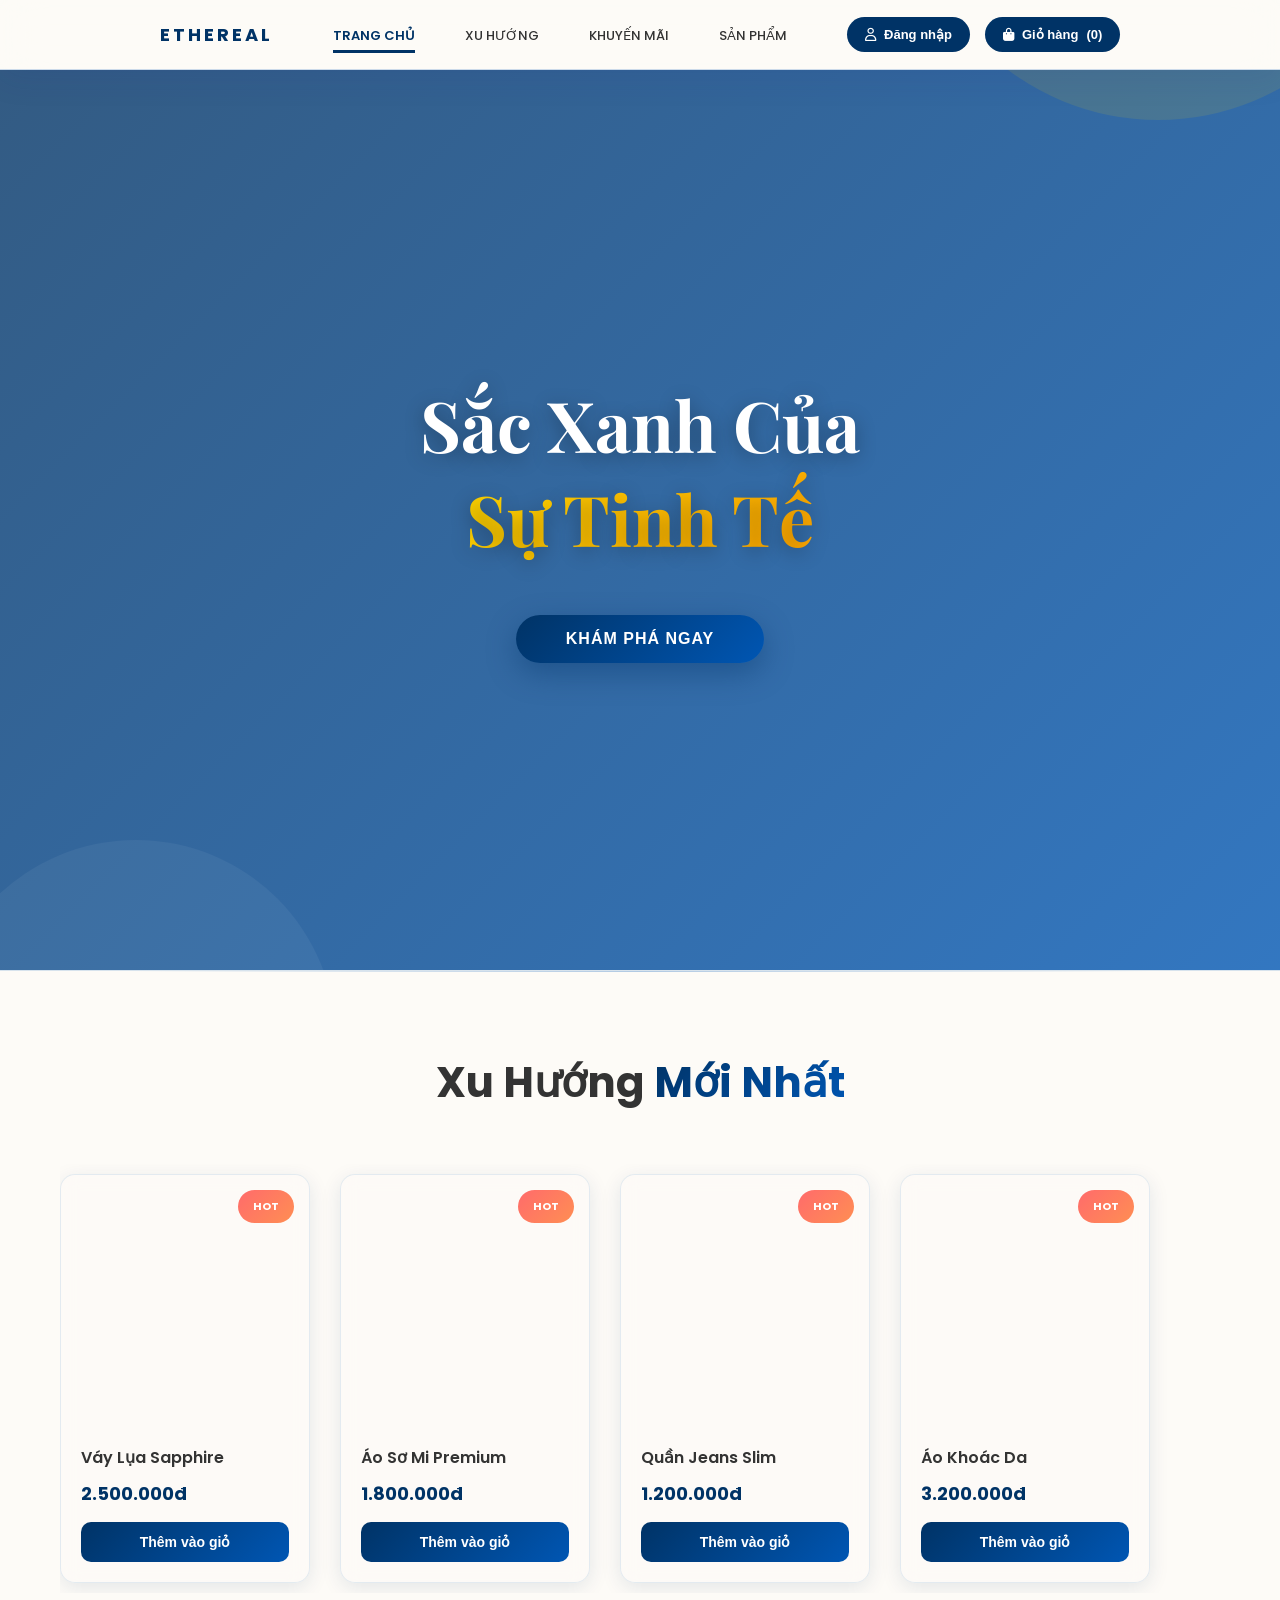
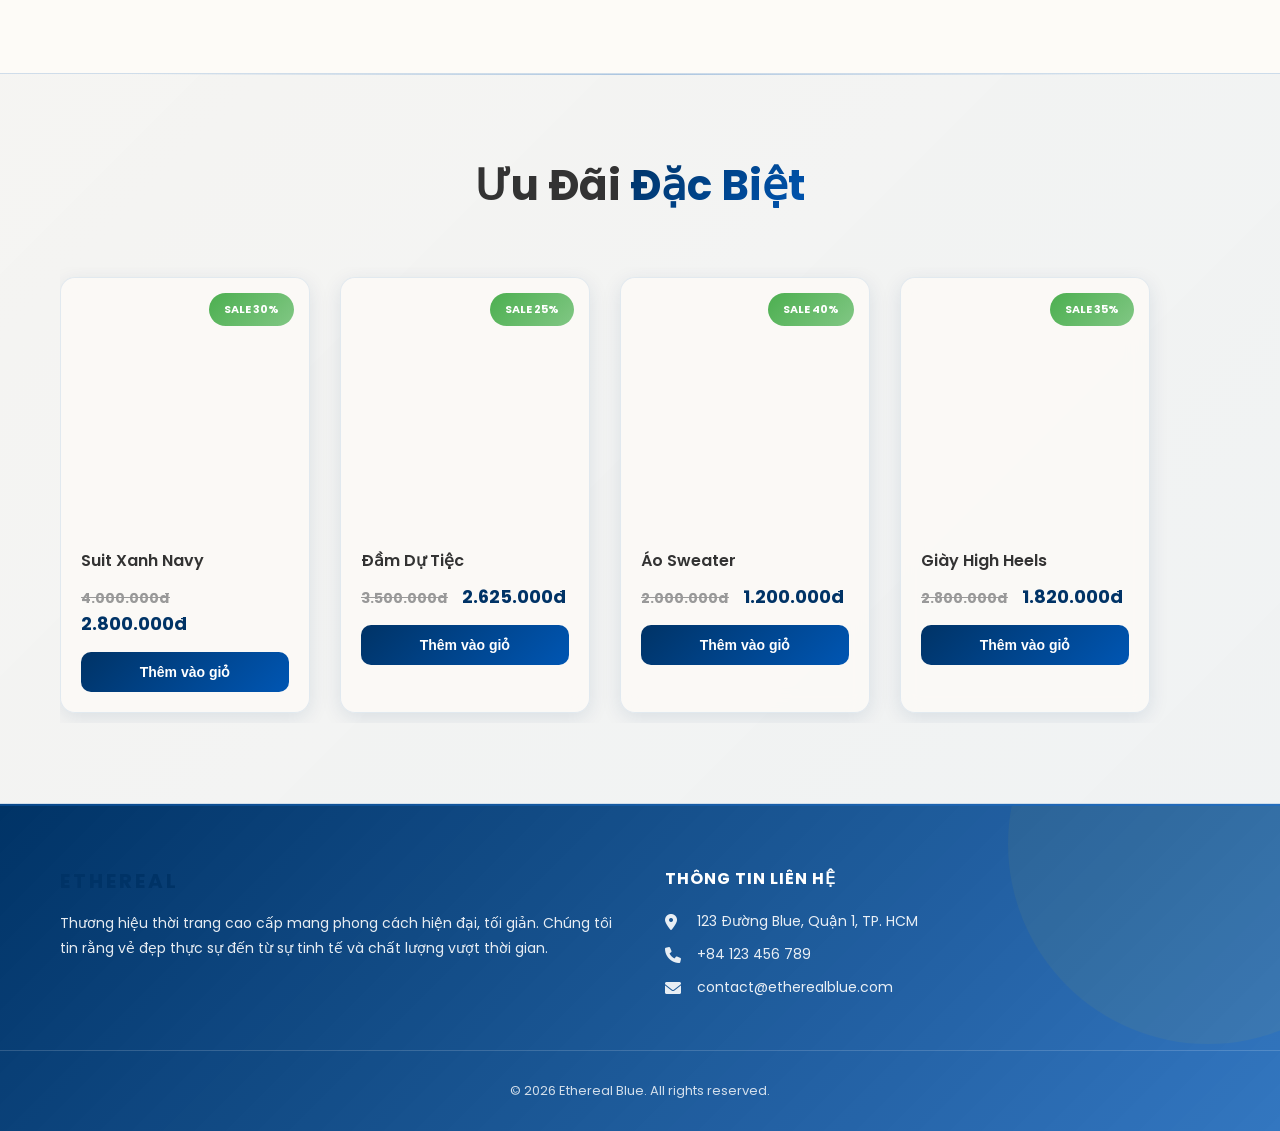
==== index.html @ 1dd3f077 "feat: new home page" ====
<!DOCTYPE html>
<html lang="vi">

<head>
    <meta charset="UTF-8">
    <meta name="viewport" content="width=device-width, initial-scale=1.0">
    <title>Ethereal Blue | Luxury Style</title>
    <link rel="stylesheet" href="./assets/css/style.css">
    <link
        href="https://fonts.googleapis.com/css2?family=Playfair+Display:wght@700&family=Poppins:wght@300;400;600&display=swap"
        rel="stylesheet">
    <link rel="stylesheet" href="https://cdnjs.cloudflare.com/ajax/libs/font-awesome/6.0.0/css/all.min.css">
</head>

<body>

    <nav class="navbar">
        <div class="menu-mobile" id="mobile-toggle"><i class="fas fa-bars"></i></div>
        <div class="logo">ETHEREAL</div>
        <ul class="nav-links" id="nav-menu">
            <li><a href="#" class="nav-item active">Trang chủ</a></li>
            <li><a href="#hot-section" class="nav-item">Xu hướng</a></li>
            <li><a href="#sale-section" class="nav-item">Khuyến mãi</a></li>
            <li><a href="#">Sản phẩm</a></li>
        </ul>
        <div class="nav-icons">
            <button class="btn-login"><i class="far fa-user"></i> Đăng nhập</button>
            <button class="btn-cart"><i class="fas fa-shopping-bag"></i> Giỏ hàng <span id="cart-count">(0)</span></button>
        </div>
    </nav>

    <section class="hero">
        <div class="hero-content">
            <h1>Sắc Xanh Của <br><span>Sự Tinh Tế</span></h1>
            <button class="btn-shop">Khám phá ngay</button>
        </div>
    </section>

    <section class="collection section" id="hot-section">
        <div class="container">
            <h2 class="section-title">Xu Hướng <span>Mới Nhất</span></h2>
            <div class="grid">
                <div class="card glass-card">
                    <div class="badge hot">HOT</div>
                    <div class="img-placeholder"
                        style="background-image: url('https://images.unsplash.com/photo-1539109136881-3be0616acf4b?auto=format&fit=crop&w=500&q=80')">
                    </div>
                    <div class="card-content">
                        <h3 class="card-title">Váy Lụa Sapphire</h3>
                        <p class="card-price">2.500.000đ</p>
                        <button class="btn-add">Thêm vào giỏ</button>
                    </div>
                </div>
                <div class="card glass-card">
                    <div class="badge hot">HOT</div>
                    <div class="img-placeholder"
                        style="background-image: url('https://images.unsplash.com/photo-1550639524-056b47719371?auto=format&fit=crop&w=500&q=80')">
                    </div>
                    <div class="card-content">
                        <h3 class="card-title">Áo Sơ Mi Premium</h3>
                        <p class="card-price">1.800.000đ</p>
                        <button class="btn-add">Thêm vào giỏ</button>
                    </div>
                </div>
                <div class="card glass-card">
                    <div class="badge hot">HOT</div>
                    <div class="img-placeholder"
                        style="background-image: url('https://images.unsplash.com/photo-1591195853828-11db59a44f6b?auto=format&fit=crop&w=500&q=80')">
                    </div>
                    <div class="card-content">
                        <h3 class="card-title">Quần Jeans Slim</h3>
                        <p class="card-price">1.200.000đ</p>
                        <button class="btn-add">Thêm vào giỏ</button>
                    </div>
                </div>
                <div class="card glass-card">
                    <div class="badge hot">HOT</div>
                    <div class="img-placeholder"
                        style="background-image: url('https://images.unsplash.com/photo-1548690596-f003e0d91dae?auto=format&fit=crop&w=500&q=80')">
                    </div>
                    <div class="card-content">
                        <h3 class="card-title">Áo Khoác Da</h3>
                        <p class="card-price">3.200.000đ</p>
                        <button class="btn-add">Thêm vào giỏ</button>
                    </div>
                </div>
            </div>
        </div>
    </section>

    <section class="collection sale-bg section" id="sale-section">
        <div class="container">
            <h2 class="section-title">Ưu Đãi <span>Đặc Biệt</span></h2>
            <div class="grid">
                <div class="card glass-card">
                    <div class="badge sale">SALE 30%</div>
                    <div class="img-placeholder"
                        style="background-image: url('https://images.unsplash.com/photo-1490481651871-ab68de25d43d?auto=format&fit=crop&w=500&q=80')">
                    </div>
                    <div class="card-content">
                        <h3 class="card-title">Suit Xanh Navy</h3>
                        <p class="card-price"><span class="old-price">4.000.000đ</span> <span class="new-price">2.800.000đ</span></p>
                        <button class="btn-add">Thêm vào giỏ</button>
                    </div>
                </div>
                <div class="card glass-card">
                    <div class="badge sale">SALE 25%</div>
                    <div class="img-placeholder"
                        style="background-image: url('https://images.unsplash.com/photo-1495385794356-15371f348c44?auto=format&fit=crop&w=500&q=80')">
                    </div>
                    <div class="card-content">
                        <h3 class="card-title">Đầm Dự Tiệc</h3>
                        <p class="card-price"><span class="old-price">3.500.000đ</span> <span class="new-price">2.625.000đ</span></p>
                        <button class="btn-add">Thêm vào giỏ</button>
                    </div>
                </div>
                <div class="card glass-card">
                    <div class="badge sale">SALE 40%</div>
                    <div class="img-placeholder"
                        style="background-image: url('https://images.unsplash.com/photo-1552062407-291826ad9b86?auto=format&fit=crop&w=500&q=80')">
                    </div>
                    <div class="card-content">
                        <h3 class="card-title">Áo Sweater</h3>
                        <p class="card-price"><span class="old-price">2.000.000đ</span> <span class="new-price">1.200.000đ</span></p>
                        <button class="btn-add">Thêm vào giỏ</button>
                    </div>
                </div>
                <div class="card glass-card">
                    <div class="badge sale">SALE 35%</div>
                    <div class="img-placeholder"
                        style="background-image: url('https://images.unsplash.com/photo-1487215078519-e21cc028cb29?auto=format&fit=crop&w=500&q=80')">
                    </div>
                    <div class="card-content">
                        <h3 class="card-title">Giày High Heels</h3>
                        <p class="card-price"><span class="old-price">2.800.000đ</span> <span class="new-price">1.820.000đ</span></p>
                        <button class="btn-add">Thêm vào giỏ</button>
                    </div>
                </div>
            </div>
        </div>
    </section>

    <footer>
        <div class="footer-container">
            <div class="footer-about">
                <h3 class="logo">ETHEREAL</h3>
                <p>Thương hiệu thời trang cao cấp mang phong cách hiện đại, tối giản. Chúng tôi tin rằng vẻ đẹp thực sự
                    đến từ sự tinh tế và chất lượng vượt thời gian.</p>
            </div>
            <div class="footer-contact">
                <h4>Thông tin liên hệ</h4>
                <p><i class="fas fa-map-marker-alt"></i> 123 Đường Blue, Quận 1, TP. HCM</p>
                <p><i class="fas fa-phone"></i> +84 123 456 789</p>
                <p><i class="fas fa-envelope"></i> contact@etherealblue.com</p>
            </div>
        </div>
        <div class="footer-bottom">
            &copy; 2026 Ethereal Blue. All rights reserved.
        </div>
    </footer>

    <script src="./assets/js/main.js"></script>
</body>

</html>
---- assets/css/style.css ----
:root {
    --primary-blue: #003366;
    --accent-blue: #0056b3;
    --white-cream: #fdfbf7;
    --text-dark: #333333;
    --glass: rgba(0, 51, 102, 0.05);
}

html { scroll-behavior: smooth; }
* { margin: 0; padding: 0; box-sizing: border-box; }

body { 
    font-family: 'Poppins', sans-serif; 
    background: var(--white-cream); 
    color: var(--text-dark); 
    overflow-x: hidden;
}

/* ===== NAVBAR ===== */
.menu-mobile { display: none; color: var(--primary-blue); }

.navbar {
    position: fixed;
    top: 0; width: 100%;
    height: 70px;
    display: flex; 
    justify-content: center;
    align-items: center;
    padding: 0 3%;
    background: rgba(253, 251, 247, 0.7);
    backdrop-filter: blur(20px);
    z-index: 1000;
    border-bottom: 1px solid rgba(0,86,179,0.2);
    box-shadow: 0 8px 32px rgba(31, 38, 135, 0.1);
    animation: slideDown 0.5s ease-out;
}

@keyframes slideDown {
    from { transform: translateY(-100%); opacity: 0; }
    to { transform: translateY(0); opacity: 1; }
}

.logo { 
    color: var(--primary-blue); 
    font-weight: 700; 
    letter-spacing: 3px; 
    font-size: 18px;
    margin-right: 5%;
    animation: fadeInLeft 0.6s ease-out;
    white-space: nowrap;
}

@keyframes fadeInLeft {
    from { transform: translateX(-50px); opacity: 0; }
    to { transform: translateX(0); opacity: 1; }
}

.nav-links { 
    display: flex; 
    list-style: none; 
    gap: 50px;
}

.nav-links a { 
    text-decoration: none; 
    color: var(--text-dark); 
    font-size: 13px; 
    text-transform: uppercase; 
    transition: 0.3s;
    position: relative;
    font-weight: 500;
}

.nav-links a::after {
    content: '';
    position: absolute;
    bottom: -8px;
    left: 0;
    width: 0;
    height: 3px;
    background: var(--primary-blue);
    transition: width 0.3s ease;
}

.nav-links a:hover::after,
.nav-links a.active::after {
    width: 100%;
}

.nav-links a.active {
    color: var(--primary-blue);
    font-weight: 600;
}

.nav-icons {
    display: flex;
    gap: 15px;
    margin-left: 5%;
}

.btn-login, .btn-cart {
    background: var(--primary-blue);
    color: white;
    border: none;
    padding: 10px 18px;
    border-radius: 25px;
    cursor: pointer;
    font-size: 13px;
    font-weight: 600;
    transition: 0.3s;
    display: flex;
    align-items: center;
    gap: 8px;
    white-space: nowrap;
}

.btn-login:hover {
    background: var(--accent-blue);
    transform: translateY(-2px);
    box-shadow: 0 8px 20px rgba(0, 51, 102, 0.3);
}

.btn-cart:hover {
    background: var(--accent-blue);
    transform: translateY(-2px);
    box-shadow: 0 8px 20px rgba(0, 51, 102, 0.3);
}

/* ===== HERO SECTION ===== */
.hero {
    height: 100vh;
    background: linear-gradient(135deg, rgba(0, 51, 102, 0.8) 0%, rgba(0, 86, 179, 0.8) 100%),
                url('https://images.unsplash.com/photo-1558618666-fcd25c85cd64?auto=format&fit=crop&w=1200&q=80') center/cover;
    display: flex;
    align-items: center;
    justify-content: center;
    color: white;
    text-align: center;
    margin-top: 70px;
    position: relative;
    overflow: hidden;
}

.hero::before {
    content: '';
    position: absolute;
    top: -50%;
    right: -10%;
    width: 500px;
    height: 500px;
    background: rgba(255, 215, 0, 0.1);
    border-radius: 50%;
    animation: float 6s ease-in-out infinite;
}

.hero::after {
    content: '';
    position: absolute;
    bottom: -30%;
    left: -5%;
    width: 400px;
    height: 400px;
    background: rgba(255, 255, 255, 0.05);
    border-radius: 50%;
    animation: float 8s ease-in-out infinite reverse;
}

@keyframes float {
    0%, 100% { transform: translateY(0px); }
    50% { transform: translateY(30px); }
}

.hero-content {
    position: relative;
    z-index: 10;
    animation: fadeInUp 1s ease-out;
}

@keyframes fadeInUp {
    from { transform: translateY(50px); opacity: 0; }
    to { transform: translateY(0); opacity: 1; }
}

.hero-content h1 {
    font-size: 70px;
    font-weight: 700;
    margin-bottom: 20px;
    font-family: 'Playfair Display', serif;
    text-shadow: 0 4px 20px rgba(0, 0, 0, 0.3);
}

.hero-content span {
    background: linear-gradient(135deg, #FFD700, #FFA500);
    -webkit-background-clip: text;
    -webkit-text-fill-color: transparent;
    background-clip: text;
    animation: pulse 2s ease-in-out infinite;
}

@keyframes pulse {
    0%, 100% { opacity: 1; }
    50% { opacity: 0.7; }
}

.btn-shop {
    margin-top: 30px;
    padding: 15px 50px;
    background: linear-gradient(135deg, var(--primary-blue), var(--accent-blue));
    color: white;
    border: none;
    border-radius: 50px;
    font-size: 16px;
    font-weight: 600;
    cursor: pointer;
    transition: 0.4s;
    box-shadow: 0 10px 30px rgba(0, 51, 102, 0.4);
    text-transform: uppercase;
    letter-spacing: 1px;
}

.btn-shop:hover {
    transform: translateY(-4px);
    box-shadow: 0 15px 40px rgba(0, 51, 102, 0.5);
}

/* ===== SECTION & CARD STYLING ===== */
.section {
    padding: 80px 0;
    border-top: 1px solid rgba(0, 86, 179, 0.15);
    position: relative;
}

.section::before {
    content: '';
    position: absolute;
    top: 0;
    left: 10%;
    right: 10%;
    height: 1px;
    background: linear-gradient(90deg, transparent, rgba(0, 86, 179, 0.3), transparent);
}

.section:last-of-type {
    border-bottom: 1px solid rgba(0, 86, 179, 0.15);
}

.container {
    max-width: 1200px;
    margin: 0 auto;
    padding: 0 20px;
}

.section-title {
    text-align: center;
    font-size: 42px;
    font-weight: 700;
    margin-bottom: 50px;
    color: var(--text-dark);
    animation: fadeIn 0.8s ease-out;
}

@keyframes fadeIn {
    from { opacity: 0; }
    to { opacity: 1; }
}

.section-title span {
    background: linear-gradient(135deg, var(--primary-blue), var(--accent-blue));
    -webkit-background-clip: text;
    -webkit-text-fill-color: transparent;
    background-clip: text;
}

.sale-bg {
    background: linear-gradient(135deg, rgba(0, 51, 102, 0.03), rgba(0, 86, 179, 0.05));
}

.grid {
    display: flex;
    gap: 30px;
    overflow-x: auto;
    scroll-behavior: smooth;
    padding: 10px 0;
    cursor: grab;
}

.grid.dragging {
    cursor: grabbing;
}

.grid::-webkit-scrollbar {
    height: 6px;
}

.grid::-webkit-scrollbar-track {
    background: rgba(0, 51, 102, 0.05);
    border-radius: 10px;
}

.grid::-webkit-scrollbar-thumb {
    background: linear-gradient(90deg, var(--primary-blue), var(--accent-blue));
    border-radius: 10px;
}

.grid::-webkit-scrollbar-thumb:hover {
    background: var(--primary-blue);
}

.card {
    flex: 0 0 250px;
    background: white;
    border-radius: 15px;
    overflow: hidden;
    transition: 0.4s;
    box-shadow: 0 5px 20px rgba(0, 51, 102, 0.1);
    animation: slideIn 0.6s ease-out;
}

@keyframes slideIn {
    from { 
        opacity: 0;
        transform: translateY(30px);
    }
    to { 
        opacity: 1;
        transform: translateY(0);
    }
}

.card:hover {
    transform: translateY(-8px);
    box-shadow: 0 15px 40px rgba(0, 51, 102, 0.25);
}

.glass-card {
    background: rgba(253, 251, 247, 0.8);
    backdrop-filter: blur(10px);
    border: 1px solid rgba(0, 86, 179, 0.1);
}

.glass-card:hover {
    border-color: rgba(0, 86, 179, 0.3);
    background: rgba(253, 251, 247, 0.95);
}

.badge {
    position: absolute;
    top: 15px;
    right: 15px;
    padding: 8px 15px;
    border-radius: 20px;
    font-size: 11px;
    font-weight: 700;
    text-transform: uppercase;
    z-index: 100;
    animation: slideInRight 0.5s ease-out;
}

@keyframes slideInRight {
    from { transform: translateX(100px); opacity: 0; }
    to { transform: translateX(0); opacity: 1; }
}

.badge.hot {
    background: linear-gradient(135deg, #FF6B6B, #FF8E53);
    color: white;
}

.badge.sale {
    background: linear-gradient(135deg, #4CAF50, #81C784);
    color: white;
}

.img-placeholder {
    width: 100%;
    height: 250px;
    background-size: cover;
    background-position: center;
    position: relative;
    overflow: hidden;
}

.img-placeholder::after {
    content: '';
    position: absolute;
    top: 0;
    left: 0;
    width: 100%;
    height: 100%;
    background: rgba(0, 51, 102, 0.3);
    transition: 0.3s;
    opacity: 0;
}

.card:hover .img-placeholder::after {
    opacity: 1;
}

.card-content {
    padding: 20px;
}

.card-title {
    font-size: 16px;
    font-weight: 600;
    margin-bottom: 10px;
    color: var(--text-dark);
    transition: 0.3s;
}

.card:hover .card-title {
    color: var(--primary-blue);
}

.card-price {
    font-size: 18px;
    font-weight: 700;
    color: var(--primary-blue);
    margin-bottom: 15px;
}

.old-price {
    text-decoration: line-through;
    color: #999;
    margin-right: 10px;
    font-size: 14px;
}

.new-price {
    color: var(--primary-blue);
    font-weight: 700;
}

.btn-add {
    width: 100%;
    padding: 12px;
    background: linear-gradient(135deg, var(--primary-blue), var(--accent-blue));
    color: white;
    border: none;
    border-radius: 10px;
    font-size: 14px;
    font-weight: 600;
    cursor: pointer;
    transition: 0.3s;
}

.btn-add:hover {
    transform: translateY(-2px);
    box-shadow: 0 8px 20px rgba(0, 51, 102, 0.3);
}

.btn-add:active {
    transform: translateY(0);
}

/* ===== FOOTER ===== */
footer {
    background: linear-gradient(135deg, var(--primary-blue), rgba(0, 86, 179, 0.8));
    color: white;
    padding: 60px 0 30px;
    border-top: 2px solid rgba(0, 86, 179, 0.3);
    position: relative;
    overflow: hidden;
}

footer::before {
    content: '';
    position: absolute;
    top: -50%;
    right: -10%;
    width: 400px;
    height: 400px;
    background: rgba(255, 215, 0, 0.05);
    border-radius: 50%;
    animation: float 8s ease-in-out infinite;
}

.footer-container {
    max-width: 1200px;
    margin: 0 auto;
    padding: 0 20px;
    display: grid;
    grid-template-columns: 1fr 1fr;
    gap: 50px;
    margin-bottom: 40px;
    position: relative;
    z-index: 10;
}

.footer-about h3 {
    font-size: 20px;
    margin-bottom: 15px;
    letter-spacing: 3px;
}

.footer-about p {
    font-size: 14px;
    line-height: 1.8;
    opacity: 0.9;
}

.footer-contact h4 {
    font-size: 16px;
    margin-bottom: 20px;
    text-transform: uppercase;
    letter-spacing: 1px;
}

.footer-contact p {
    font-size: 14px;
    margin-bottom: 12px;
    display: flex;
    align-items: center;
    gap: 12px;
    transition: 0.3s;
    opacity: 0.9;
}

.footer-contact p:hover {
    opacity: 1;
    transform: translateX(5px);
}

.footer-contact i {
    font-size: 16px;
    width: 20px;
}

.footer-bottom {
    text-align: center;
    padding-top: 30px;
    border-top: 1px solid rgba(255, 255, 255, 0.2);
    font-size: 13px;
    opacity: 0.8;
}

/* ===== MOBILE RESPONSIVE ===== */
@media (max-width: 768px) {
    .navbar {
        padding: 0 15px;
    }

    .logo {
        margin-right: auto;
    }

    .nav-links {
        gap: 20px;
    }

    .nav-icons {
        margin-left: auto;
        gap: 10px;
    }

    .btn-login, .btn-cart {
        padding: 8px 12px;
        font-size: 12px;
    }

    .hero-content h1 {
        font-size: 40px;
    }

    .section-title {
        font-size: 28px;
    }

    .card {
        flex: 0 0 200px;
    }

    .footer-container {
        grid-template-columns: 1fr;
        gap: 30px;
    }
}
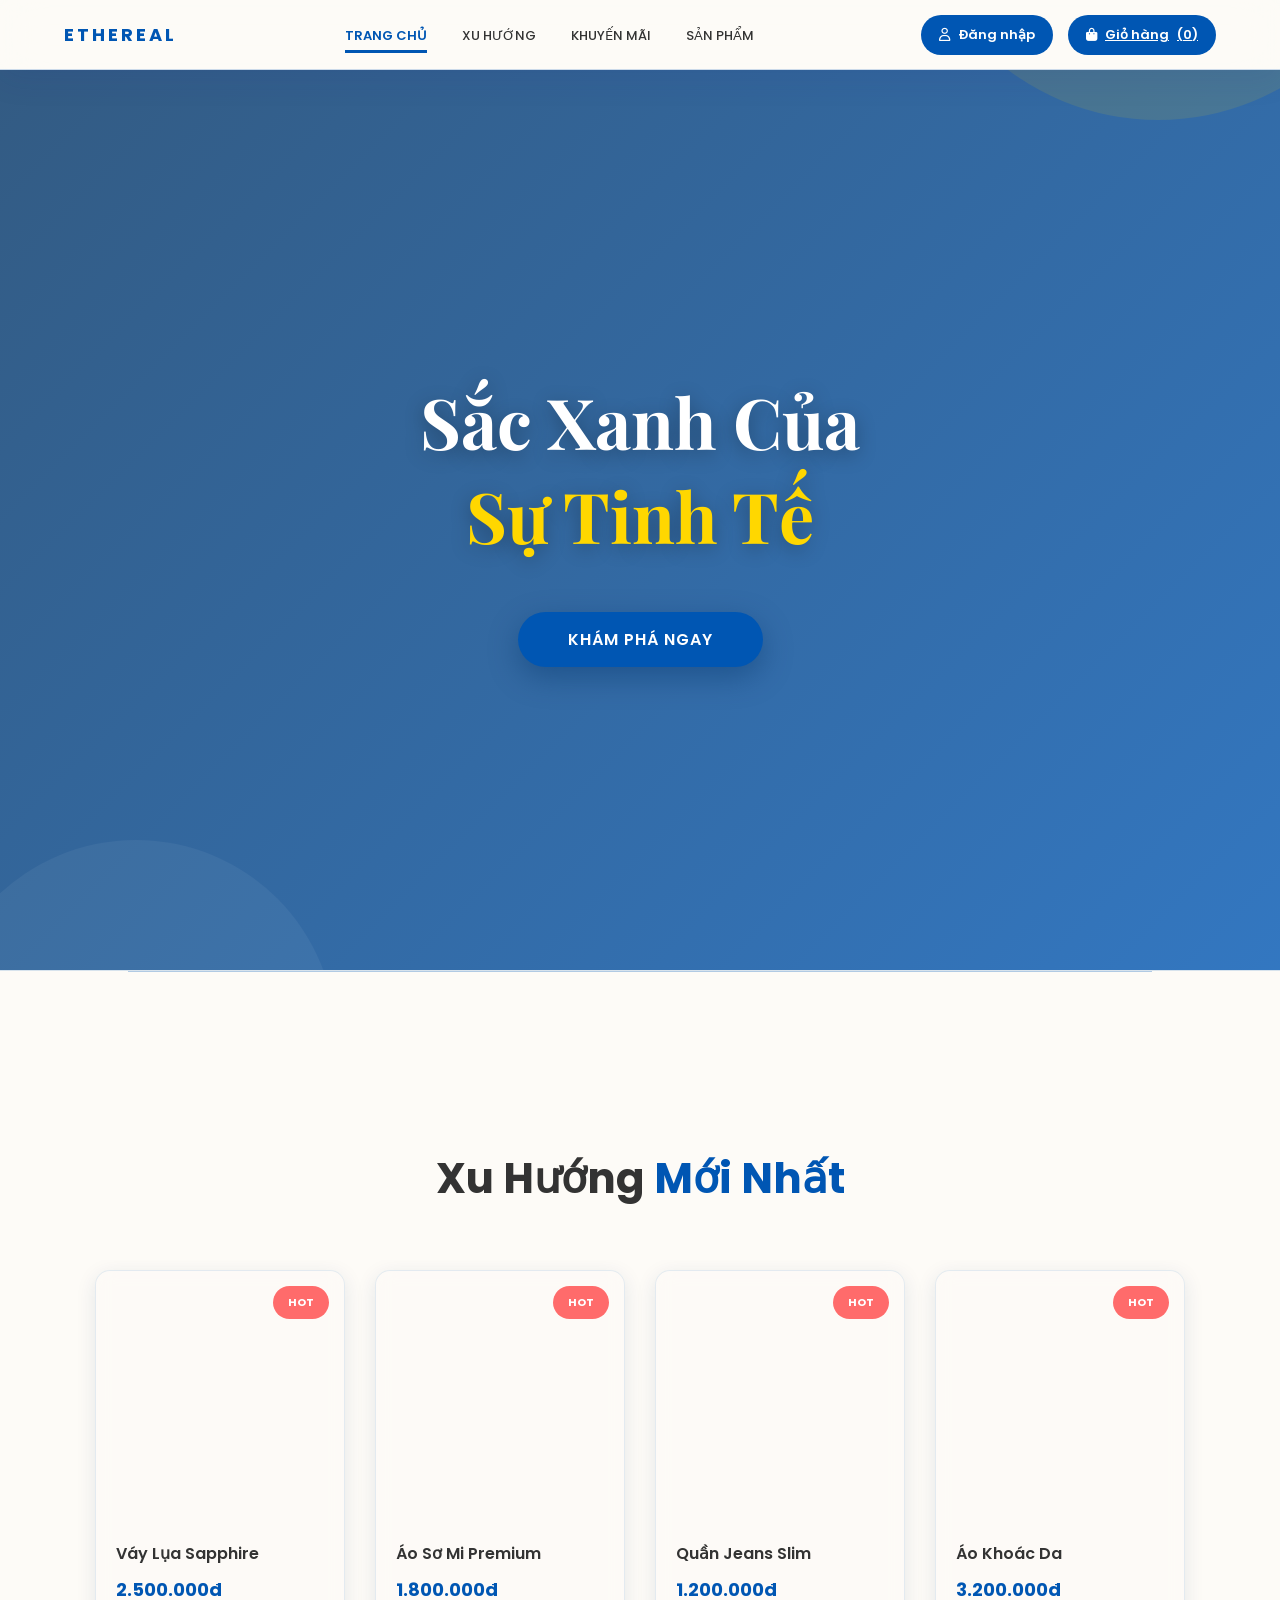
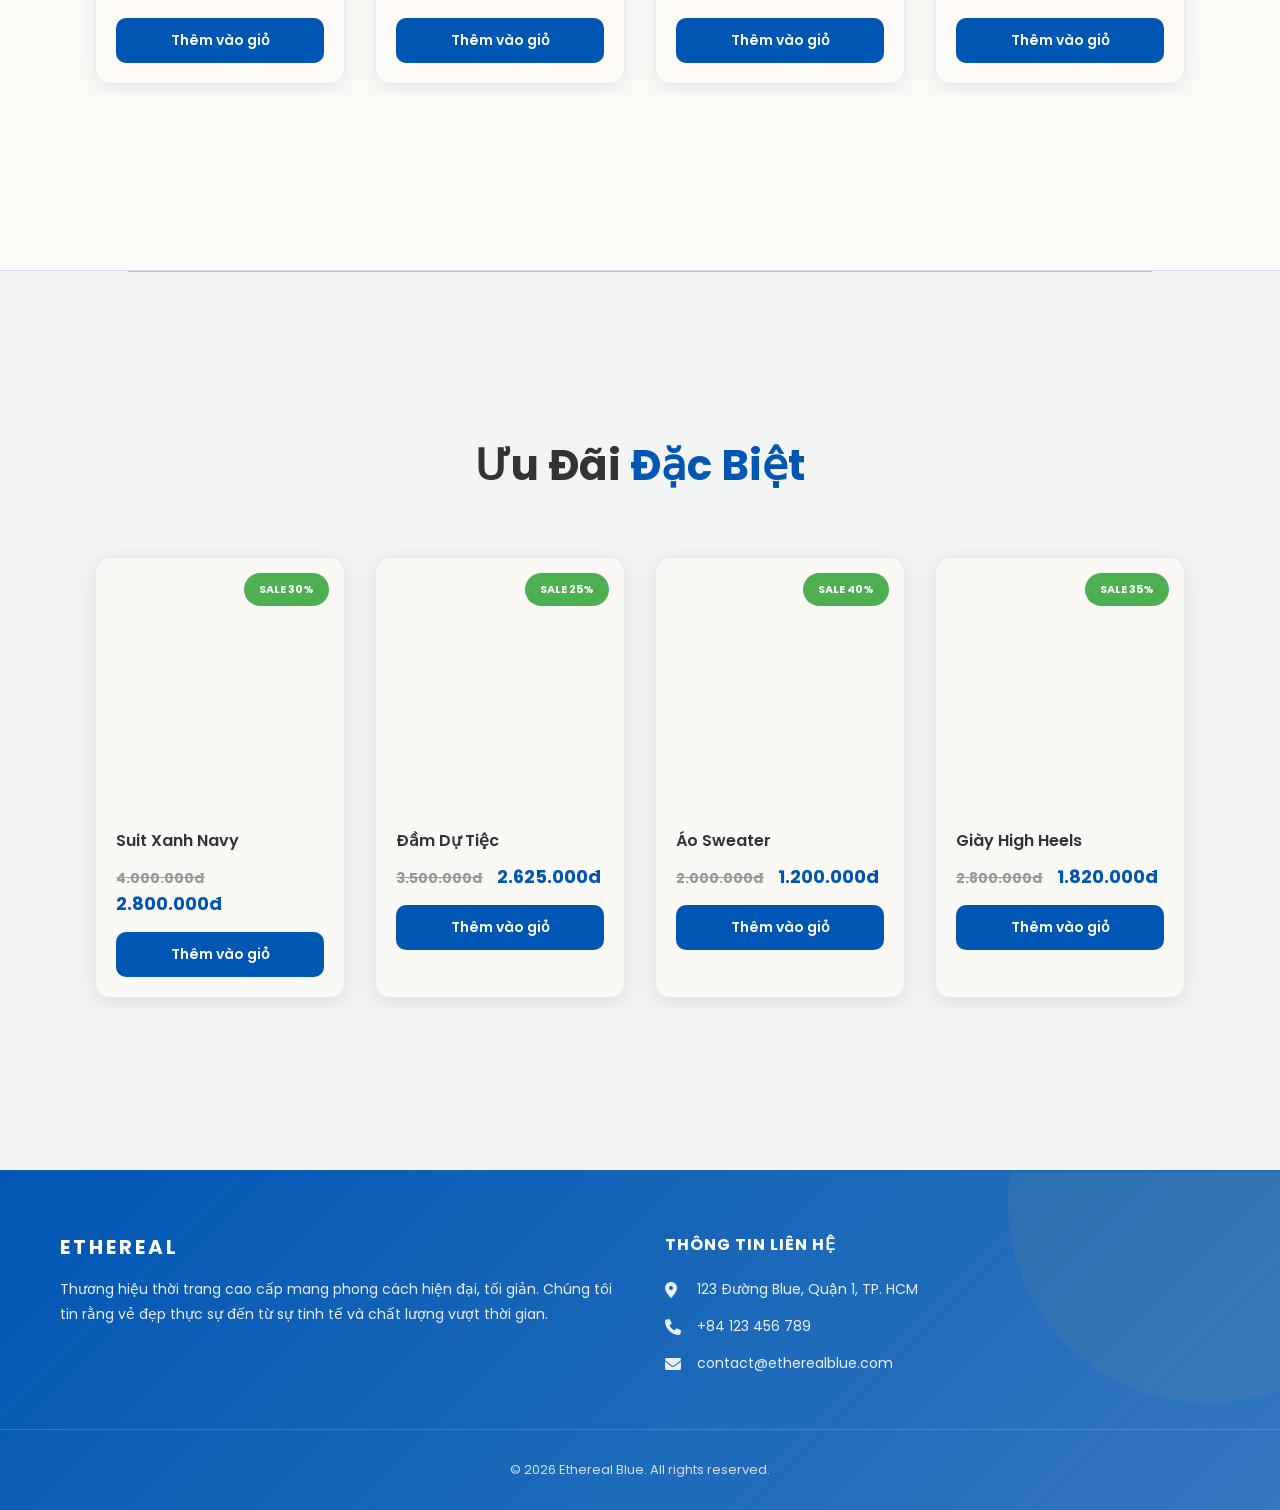
==== commit 415f03d6: "feat: cart page and detail page" ====
--- a/index.html
+++ b/index.html
@@ -5,7 +5,7 @@
     <meta charset="UTF-8">
     <meta name="viewport" content="width=device-width, initial-scale=1.0">
     <title>Ethereal Blue | Luxury Style</title>
-    <link rel="stylesheet" href="./assets/css/style.css">
+    <link rel="stylesheet" href="assets/style.css">
     <link
         href="https://fonts.googleapis.com/css2?family=Playfair+Display:wght@700&family=Poppins:wght@300;400;600&display=swap"
         rel="stylesheet">
@@ -14,20 +14,27 @@
 
 <body>
 
-    <nav class="navbar">
-        <div class="menu-mobile" id="mobile-toggle"><i class="fas fa-bars"></i></div>
-        <div class="logo">ETHEREAL</div>
-        <ul class="nav-links" id="nav-menu">
-            <li><a href="#" class="nav-item active">Trang chủ</a></li>
-            <li><a href="#hot-section" class="nav-item">Xu hướng</a></li>
-            <li><a href="#sale-section" class="nav-item">Khuyến mãi</a></li>
-            <li><a href="#">Sản phẩm</a></li>
-        </ul>
-        <div class="nav-icons">
+    <header>
+        <a href="#" class="logo">ETHEREAL</a>
+        <nav id="nav-menu">
+            <ul>
+                <li><a href="#" class="nav-item active">Trang chủ</a></li>
+                <li><a href="#hot-section" class="nav-item">Xu hướng</a></li>
+                <li><a href="#sale-section" class="nav-item">Khuyến mãi</a></li>
+                <li><a href="#">Sản phẩm</a></li>
+            </ul>
+            <div class="nav-mobile-actions" style="display:none;">
+                <button class="btn-login"><i class="far fa-user"></i> Đăng nhập</button>
+                <button class="btn-cart"><i class="fas fa-shopping-bag"></i> Giỏ hàng <span
+                        id="cart-count-mobile">(0)</span></button>
+            </div>
+        </nav>
+        <div class="nav-actions">
             <button class="btn-login"><i class="far fa-user"></i> Đăng nhập</button>
-            <button class="btn-cart"><i class="fas fa-shopping-bag"></i> Giỏ hàng <span id="cart-count">(0)</span></button>
+            <a href="page/cart/cart.html" class="btn-cart"><i class="fas fa-shopping-bag"></i> Giỏ hàng <span id="cart-count-mobile">(0)</span></a>
         </div>
-    </nav>
+        <button class="menu-mobile" id="mobile-toggle"><i class="fas fa-bars"></i></button>
+    </header>
 
     <section class="hero">
         <div class="hero-content">
@@ -36,113 +43,23 @@
         </div>
     </section>
 
-    <section class="collection section" id="hot-section">
+    <section class="collection" id="hot-section">
         <div class="container">
             <h2 class="section-title">Xu Hướng <span>Mới Nhất</span></h2>
-            <div class="grid">
-                <div class="card glass-card">
-                    <div class="badge hot">HOT</div>
-                    <div class="img-placeholder"
-                        style="background-image: url('https://images.unsplash.com/photo-1539109136881-3be0616acf4b?auto=format&fit=crop&w=500&q=80')">
-                    </div>
-                    <div class="card-content">
-                        <h3 class="card-title">Váy Lụa Sapphire</h3>
-                        <p class="card-price">2.500.000đ</p>
-                        <button class="btn-add">Thêm vào giỏ</button>
-                    </div>
-                </div>
-                <div class="card glass-card">
-                    <div class="badge hot">HOT</div>
-                    <div class="img-placeholder"
-                        style="background-image: url('https://images.unsplash.com/photo-1550639524-056b47719371?auto=format&fit=crop&w=500&q=80')">
-                    </div>
-                    <div class="card-content">
-                        <h3 class="card-title">Áo Sơ Mi Premium</h3>
-                        <p class="card-price">1.800.000đ</p>
-                        <button class="btn-add">Thêm vào giỏ</button>
-                    </div>
-                </div>
-                <div class="card glass-card">
-                    <div class="badge hot">HOT</div>
-                    <div class="img-placeholder"
-                        style="background-image: url('https://images.unsplash.com/photo-1591195853828-11db59a44f6b?auto=format&fit=crop&w=500&q=80')">
-                    </div>
-                    <div class="card-content">
-                        <h3 class="card-title">Quần Jeans Slim</h3>
-                        <p class="card-price">1.200.000đ</p>
-                        <button class="btn-add">Thêm vào giỏ</button>
-                    </div>
-                </div>
-                <div class="card glass-card">
-                    <div class="badge hot">HOT</div>
-                    <div class="img-placeholder"
-                        style="background-image: url('https://images.unsplash.com/photo-1548690596-f003e0d91dae?auto=format&fit=crop&w=500&q=80')">
-                    </div>
-                    <div class="card-content">
-                        <h3 class="card-title">Áo Khoác Da</h3>
-                        <p class="card-price">3.200.000đ</p>
-                        <button class="btn-add">Thêm vào giỏ</button>
-                    </div>
-                </div>
-            </div>
+            <div class="grid" id="hot-grid" data-scrollable="true"></div>
         </div>
     </section>
 
-    <section class="collection sale-bg section" id="sale-section">
+    <section class="collection sale-bg" id="sale-section">
         <div class="container">
             <h2 class="section-title">Ưu Đãi <span>Đặc Biệt</span></h2>
-            <div class="grid">
-                <div class="card glass-card">
-                    <div class="badge sale">SALE 30%</div>
-                    <div class="img-placeholder"
-                        style="background-image: url('https://images.unsplash.com/photo-1490481651871-ab68de25d43d?auto=format&fit=crop&w=500&q=80')">
-                    </div>
-                    <div class="card-content">
-                        <h3 class="card-title">Suit Xanh Navy</h3>
-                        <p class="card-price"><span class="old-price">4.000.000đ</span> <span class="new-price">2.800.000đ</span></p>
-                        <button class="btn-add">Thêm vào giỏ</button>
-                    </div>
-                </div>
-                <div class="card glass-card">
-                    <div class="badge sale">SALE 25%</div>
-                    <div class="img-placeholder"
-                        style="background-image: url('https://images.unsplash.com/photo-1495385794356-15371f348c44?auto=format&fit=crop&w=500&q=80')">
-                    </div>
-                    <div class="card-content">
-                        <h3 class="card-title">Đầm Dự Tiệc</h3>
-                        <p class="card-price"><span class="old-price">3.500.000đ</span> <span class="new-price">2.625.000đ</span></p>
-                        <button class="btn-add">Thêm vào giỏ</button>
-                    </div>
-                </div>
-                <div class="card glass-card">
-                    <div class="badge sale">SALE 40%</div>
-                    <div class="img-placeholder"
-                        style="background-image: url('https://images.unsplash.com/photo-1552062407-291826ad9b86?auto=format&fit=crop&w=500&q=80')">
-                    </div>
-                    <div class="card-content">
-                        <h3 class="card-title">Áo Sweater</h3>
-                        <p class="card-price"><span class="old-price">2.000.000đ</span> <span class="new-price">1.200.000đ</span></p>
-                        <button class="btn-add">Thêm vào giỏ</button>
-                    </div>
-                </div>
-                <div class="card glass-card">
-                    <div class="badge sale">SALE 35%</div>
-                    <div class="img-placeholder"
-                        style="background-image: url('https://images.unsplash.com/photo-1487215078519-e21cc028cb29?auto=format&fit=crop&w=500&q=80')">
-                    </div>
-                    <div class="card-content">
-                        <h3 class="card-title">Giày High Heels</h3>
-                        <p class="card-price"><span class="old-price">2.800.000đ</span> <span class="new-price">1.820.000đ</span></p>
-                        <button class="btn-add">Thêm vào giỏ</button>
-                    </div>
-                </div>
-            </div>
+            <div class="grid" id="sale-grid" data-scrollable="true"></div>
         </div>
     </section>
 
     <footer>
-        <div class="footer-container">
-            <div class="footer-about">
+        <div class="container footer-grid">
+            <div>
                 <h3 class="logo">ETHEREAL</h3>
                 <p>Thương hiệu thời trang cao cấp mang phong cách hiện đại, tối giản. Chúng tôi tin rằng vẻ đẹp thực sự
                     đến từ sự tinh tế và chất lượng vượt thời gian.</p>
@@ -159,7 +76,7 @@
         </div>
     </footer>
 
-    <script src="./assets/js/main.js"></script>
+    <script src="assets/main.js"></script>
 </body>
 
 </html>
--- a/assets/style.css
+++ b/assets/style.css
@@ -0,0 +1,717 @@
+:root {
+    --primary-blue: #0056b3;
+    --accent-blue: #003366;
+    --white-cream: #fdfbf7;
+    --text-dark: #333333;
+}
+
+html {
+    scroll-behavior: smooth;
+}
+
+* {
+    margin: 0;
+    padding: 0;
+    box-sizing: border-box;
+}
+
+body {
+    font-family: 'Poppins', sans-serif;
+    background: var(--white-cream);
+    color: var(--text-dark);
+    overflow-x: hidden;
+}
+
+/* ===== HEADER / NAVBAR ===== */
+.menu-mobile {
+    display: none;
+    color: var(--primary-blue);
+    background: none;
+    border: none;
+    font-size: 20px;
+    cursor: pointer;
+}
+
+header {
+    position: fixed;
+    top: 0;
+    width: 100%;
+    height: 70px;
+    display: flex;
+    align-items: center;
+    padding: 0 5%;
+    background: rgba(253, 251, 247, 0.7);
+    backdrop-filter: blur(20px);
+    z-index: 1000;
+    border-bottom: 1px solid rgba(0, 86, 179, 0.2);
+    box-shadow: 0 8px 32px rgba(31, 38, 135, 0.1);
+    animation: slideDown 0.5s ease-out;
+}
+
+@keyframes slideDown {
+    from {
+        transform: translateY(-100%);
+        opacity: 0;
+    }
+
+    to {
+        transform: translateY(0);
+        opacity: 1;
+    }
+}
+
+.logo {
+    color: var(--primary-blue);
+    font-weight: 700;
+    letter-spacing: 3px;
+    font-size: 18px;
+    text-decoration: none;
+    white-space: nowrap;
+    animation: fadeInLeft 0.6s ease-out;
+}
+
+@keyframes fadeInLeft {
+    from {
+        transform: translateX(-50px);
+        opacity: 0;
+    }
+
+    to {
+        transform: translateX(0);
+        opacity: 1;
+    }
+}
+
+/* Nav căn giữa flex */
+nav {
+    flex: 1;
+    display: flex;
+    justify-content: center;
+}
+
+nav ul {
+    display: flex;
+    list-style: none;
+    gap: 35px;
+}
+
+nav a {
+    text-decoration: none;
+    color: var(--text-dark);
+    font-size: 13px;
+    text-transform: uppercase;
+    font-weight: 500;
+    transition: 0.3s;
+    position: relative;
+}
+
+nav a::after {
+    content: '';
+    position: absolute;
+    bottom: -8px;
+    left: 0;
+    width: 0;
+    height: 3px;
+    background: var(--primary-blue);
+    transition: width 0.3s ease;
+}
+
+nav a:hover::after,
+nav a.active::after {
+    width: 100%;
+}
+
+nav a.active {
+    color: var(--primary-blue);
+    font-weight: 600;
+}
+
+.nav-actions {
+    display: flex;
+    gap: 15px;
+    margin-left: auto;
+}
+
+.btn-login,
+.btn-cart {
+    background: var(--primary-blue);
+    color: white;
+    border: none;
+    padding: 10px 18px;
+    border-radius: 25px;
+    cursor: pointer;
+    font-size: 13px;
+    font-weight: 600;
+    font-family: 'Poppins', sans-serif;
+    transition: background 0.4s ease, transform 0.3s ease, box-shadow 0.3s ease;
+    display: flex;
+    align-items: center;
+    gap: 8px;
+    white-space: nowrap;
+}
+
+.btn-login:hover,
+.btn-cart:hover {
+    background: var(--accent-blue);
+    transform: translateY(-2px);
+    box-shadow: 0 8px 20px rgba(0, 51, 102, 0.3);
+}
+
+/* ===== HERO ===== */
+.hero {
+    height: 100vh;
+    background: linear-gradient(135deg, rgba(0, 51, 102, 0.8) 0%, rgba(0, 86, 179, 0.8) 100%),
+        url('https://images.unsplash.com/photo-1558618666-fcd25c85cd64?auto=format&fit=crop&w=1200&q=80') center/cover;
+    display: flex;
+    align-items: center;
+    justify-content: center;
+    color: white;
+    text-align: center;
+    margin-top: 70px;
+    position: relative;
+    overflow: hidden;
+}
+
+.hero::before {
+    content: '';
+    position: absolute;
+    top: -50%;
+    right: -10%;
+    width: 500px;
+    height: 500px;
+    background: rgba(255, 215, 0, 0.1);
+    border-radius: 50%;
+    animation: float 6s ease-in-out infinite;
+}
+
+.hero::after {
+    content: '';
+    position: absolute;
+    bottom: -30%;
+    left: -5%;
+    width: 400px;
+    height: 400px;
+    background: rgba(255, 255, 255, 0.05);
+    border-radius: 50%;
+    animation: float 8s ease-in-out infinite reverse;
+}
+
+@keyframes float {
+
+    0%,
+    100% {
+        transform: translateY(0);
+    }
+
+    50% {
+        transform: translateY(30px);
+    }
+}
+
+.hero-content {
+    position: relative;
+    z-index: 10;
+    animation: fadeInUp 1s ease-out;
+}
+
+@keyframes fadeInUp {
+    from {
+        transform: translateY(50px);
+        opacity: 0;
+    }
+
+    to {
+        transform: translateY(0);
+        opacity: 1;
+    }
+}
+
+.hero-content h1 {
+    font-size: 70px;
+    font-weight: 700;
+    margin-bottom: 20px;
+    font-family: 'Playfair Display', serif;
+    text-shadow: 0 4px 20px rgba(0, 0, 0, 0.3);
+}
+
+.hero-content span {
+    color: #FFD700;
+    animation: pulse 2s ease-in-out infinite;
+}
+
+@keyframes pulse {
+
+    0%,
+    100% {
+        opacity: 1;
+    }
+
+    50% {
+        opacity: 0.7;
+    }
+}
+
+.btn-shop {
+    margin-top: 30px;
+    padding: 15px 50px;
+    background: var(--primary-blue);
+    color: white;
+    border: none;
+    border-radius: 50px;
+    font-size: 16px;
+    font-weight: 600;
+    font-family: 'Poppins', sans-serif;
+    cursor: pointer;
+    transition: background 0.4s ease, transform 0.4s ease, box-shadow 0.4s ease;
+    box-shadow: 0 10px 30px rgba(0, 51, 102, 0.4);
+    text-transform: uppercase;
+    letter-spacing: 1px;
+}
+
+.btn-shop:hover {
+    background: var(--accent-blue);
+    transform: translateY(-4px);
+    box-shadow: 0 15px 40px rgba(0, 51, 102, 0.5);
+}
+
+/* ===== COLLECTION SECTIONS ===== */
+.collection {
+    height: 100vh;
+    display: flex;
+    align-items: center;
+    border-top: 1px solid rgba(0, 86, 179, 0.15);
+    position: relative;
+    overflow: hidden;
+
+    background: var(--white-cream);
+}
+
+/* Đường kẻ trang trí trên */
+.collection::before {
+    content: '';
+    position: absolute;
+    top: 0;
+    left: 10%;
+    right: 10%;
+    height: 1px;
+    background: rgba(0, 86, 179, 0.3);
+}
+
+/* Hoa văn chấm nền */
+.collection::after {
+    content: '';
+    position: absolute;
+    inset: 0;
+    pointer-events: none;
+    z-index: 0;
+}
+
+/* Vòng tròn trang trí phải */
+.collection .deco-circle-right {
+    position: absolute;
+    right: -80px;
+    top: 50%;
+    transform: translateY(-50%);
+    width: 340px;
+    height: 340px;
+    border-radius: 50%;
+    border: 1.5px solid rgba(0, 86, 179, 0.12);
+    pointer-events: none;
+}
+
+.collection .deco-circle-right::before {
+    content: '';
+    position: absolute;
+    inset: 30px;
+    border-radius: 50%;
+    border: 1px solid rgba(255, 215, 0, 0.15);
+}
+
+/* Vòng tròn trang trí trái */
+.collection .deco-circle-left {
+    position: absolute;
+    left: -60px;
+    bottom: 60px;
+    width: 220px;
+    height: 220px;
+    border-radius: 50%;
+    border: 1px solid rgba(0, 86, 179, 0.1);
+    pointer-events: none;
+}
+
+/* Container phải nằm trên z-index */
+.collection .container {
+    position: relative;
+    z-index: 1;
+}
+
+/* ===== SALE SECTION ===== */
+.sale-bg {
+    background: rgba(0, 86, 179, 0.04);
+}
+
+.sale-bg::after {
+    background-image: none;
+}
+
+.container {
+    max-width: 1200px;
+    margin: 0 auto;
+    padding: 0 20px;
+    width: 100%;
+}
+
+.section-title {
+    text-align: center;
+    font-size: 42px;
+    font-weight: 700;
+    margin-bottom: 50px;
+    color: var(--text-dark);
+    animation: fadeIn 0.8s ease-out;
+}
+
+@keyframes fadeIn {
+    from {
+        opacity: 0;
+    }
+
+    to {
+        opacity: 1;
+    }
+}
+
+.section-title span {
+    color: var(--primary-blue);
+}
+
+/* ===== GRID / CARDS ===== */
+.grid {
+    display: flex;
+    justify-content: center;
+    gap: 30px;
+    overflow-x: auto;
+    scroll-behavior: smooth;
+    padding: 10px 0;
+    cursor: grab;
+}
+
+.grid.dragging {
+    cursor: grabbing;
+}
+
+.grid::-webkit-scrollbar {
+    height: 6px;
+}
+
+.grid::-webkit-scrollbar-track {
+    background: rgba(0, 51, 102, 0.05);
+    border-radius: 10px;
+}
+
+.grid::-webkit-scrollbar-thumb {
+    background: var(--primary-blue);
+    border-radius: 10px;
+}
+
+.grid::-webkit-scrollbar-thumb:hover {
+    background: var(--primary-blue);
+}
+
+.card {
+    flex: 0 0 250px;
+    background: rgba(253, 251, 247, 0.8);
+    backdrop-filter: blur(10px);
+    border: 1px solid rgba(0, 86, 179, 0.1);
+    border-radius: 15px;
+    overflow: hidden;
+    transition: 0.4s;
+    box-shadow: 0 5px 20px rgba(0, 51, 102, 0.1);
+    animation: slideIn 0.6s ease-out;
+    position: relative;
+}
+
+@keyframes slideIn {
+    from {
+        opacity: 0;
+        transform: translateY(30px);
+    }
+
+    to {
+        opacity: 1;
+        transform: translateY(0);
+    }
+}
+
+.card:hover {
+    transform: translateY(-8px);
+    box-shadow: 0 15px 40px rgba(0, 51, 102, 0.25);
+    border-color: rgba(0, 86, 179, 0.3);
+    background: rgba(253, 251, 247, 0.95);
+}
+
+.badge {
+    position: absolute;
+    top: 15px;
+    right: 15px;
+    padding: 8px 15px;
+    border-radius: 20px;
+    font-size: 11px;
+    font-weight: 700;
+    text-transform: uppercase;
+    z-index: 100;
+    animation: slideInRight 0.5s ease-out;
+}
+
+@keyframes slideInRight {
+    from {
+        transform: translateX(100px);
+        opacity: 0;
+    }
+
+    to {
+        transform: translateX(0);
+        opacity: 1;
+    }
+}
+
+.badge.hot {
+    background: #FF6B6B;
+    color: white;
+}
+
+.badge.sale {
+    background: #4CAF50;
+    color: white;
+}
+
+.img-placeholder {
+    width: 100%;
+    height: 250px;
+    background-size: cover;
+    background-position: center;
+    position: relative;
+    overflow: hidden;
+}
+
+.img-placeholder::after {
+    content: '';
+    position: absolute;
+    inset: 0;
+    background: rgba(0, 51, 102, 0.3);
+    transition: 0.3s;
+    opacity: 0;
+}
+
+.card:hover .img-placeholder::after {
+    opacity: 1;
+}
+
+.card-content {
+    padding: 20px;
+}
+
+.card-title {
+    font-size: 16px;
+    font-weight: 600;
+    margin-bottom: 10px;
+    color: var(--text-dark);
+    transition: 0.3s;
+}
+
+.card:hover .card-title {
+    color: var(--primary-blue);
+}
+
+.card-price {
+    font-size: 18px;
+    font-weight: 700;
+    color: var(--primary-blue);
+    margin-bottom: 15px;
+}
+
+.old-price {
+    text-decoration: line-through;
+    color: #999;
+    margin-right: 10px;
+    font-size: 14px;
+}
+
+.new-price {
+    color: var(--primary-blue);
+    font-weight: 700;
+}
+
+.btn-add {
+    width: 100%;
+    padding: 12px;
+    background: var(--primary-blue);
+    color: white;
+    border: none;
+    border-radius: 10px;
+    font-size: 14px;
+    font-weight: 600;
+    font-family: 'Poppins', sans-serif;
+    cursor: pointer;
+    transition: background 0.4s ease, transform 0.3s ease, box-shadow 0.3s ease;
+}
+
+.btn-add:hover {
+    background: var(--accent-blue);
+    transform: translateY(-2px);
+    box-shadow: 0 8px 20px rgba(0, 51, 102, 0.3);
+}
+
+/* ===== FOOTER ===== */
+footer {
+    background: linear-gradient(135deg, var(--primary-blue), rgba(0, 86, 179, 0.8));
+    color: white;
+    padding: 60px 0 30px;
+    border-top: 2px solid rgba(0, 86, 179, 0.3);
+    position: relative;
+    overflow: hidden;
+}
+
+footer::before {
+    content: '';
+    position: absolute;
+    top: -50%;
+    right: -10%;
+    width: 400px;
+    height: 400px;
+    background: rgba(255, 215, 0, 0.05);
+    border-radius: 50%;
+    animation: float 8s ease-in-out infinite;
+}
+
+.footer-grid {
+    display: grid;
+    grid-template-columns: 1fr 1fr;
+    gap: 50px;
+    margin-bottom: 40px;
+    position: relative;
+    z-index: 10;
+}
+
+footer .logo {
+    color: white;
+    font-size: 20px;
+    letter-spacing: 3px;
+    display: block;
+    margin-bottom: 15px;
+}
+
+footer>.container>div>p {
+    font-size: 14px;
+    line-height: 1.8;
+    opacity: 0.9;
+}
+
+.footer-contact h4 {
+    font-size: 16px;
+    margin-bottom: 20px;
+    text-transform: uppercase;
+    letter-spacing: 1px;
+}
+
+.footer-contact p {
+    font-size: 14px;
+    margin-bottom: 12px;
+    display: flex;
+    align-items: center;
+    gap: 12px;
+    transition: 0.3s;
+    opacity: 0.9;
+}
+
+.footer-contact p:hover {
+    opacity: 1;
+    transform: translateX(5px);
+}
+
+.footer-contact i {
+    font-size: 16px;
+    width: 20px;
+}
+
+.footer-bottom {
+    text-align: center;
+    padding-top: 30px;
+    border-top: 1px solid rgba(255, 255, 255, 0.2);
+    font-size: 13px;
+    opacity: 0.8;
+    position: relative;
+    z-index: 10;
+}
+
+/* ===== MOBILE ===== */
+@media (max-width: 1130px) {
+    header {
+        padding: 0 15px;
+    }
+
+    .menu-mobile {
+        display: block;
+        margin-left: auto;
+    }
+
+    nav {
+        position: static;
+        transform: none;
+        display: none;
+        flex: unset;
+    }
+
+    nav.active {
+        display: flex;
+        position: absolute;
+        top: 70px;
+        left: 0;
+        right: 0;
+        background: rgba(253, 251, 247, 0.97);
+        backdrop-filter: blur(20px);
+        padding: 20px 25px 25px;
+        border-bottom: 1px solid rgba(0, 86, 179, 0.2);
+        flex-direction: column;
+        gap: 0;
+    }
+
+    nav.active ul {
+        flex-direction: column;
+        gap: 15px;
+    }
+
+    .nav-mobile-actions {
+        display: flex;
+        gap: 12px;
+        margin-top: 20px;
+        padding-top: 20px;
+        border-top: 1px solid rgba(0, 86, 179, 0.15);
+    }
+
+    .nav-mobile-actions .btn-login,
+    .nav-mobile-actions .btn-cart {
+        flex: 1;
+        justify-content: center;
+    }
+
+    .nav-actions {
+        display: none;
+    }
+
+    .hero-content h1 {
+        font-size: 40px;
+    }
+
+    .section-title {
+        font-size: 28px;
+    }
+
+    .card {
+        flex: 0 0 200px;
+    }
+
+    .footer-grid {
+        grid-template-columns: 1fr;
+        gap: 30px;
+    }
+}
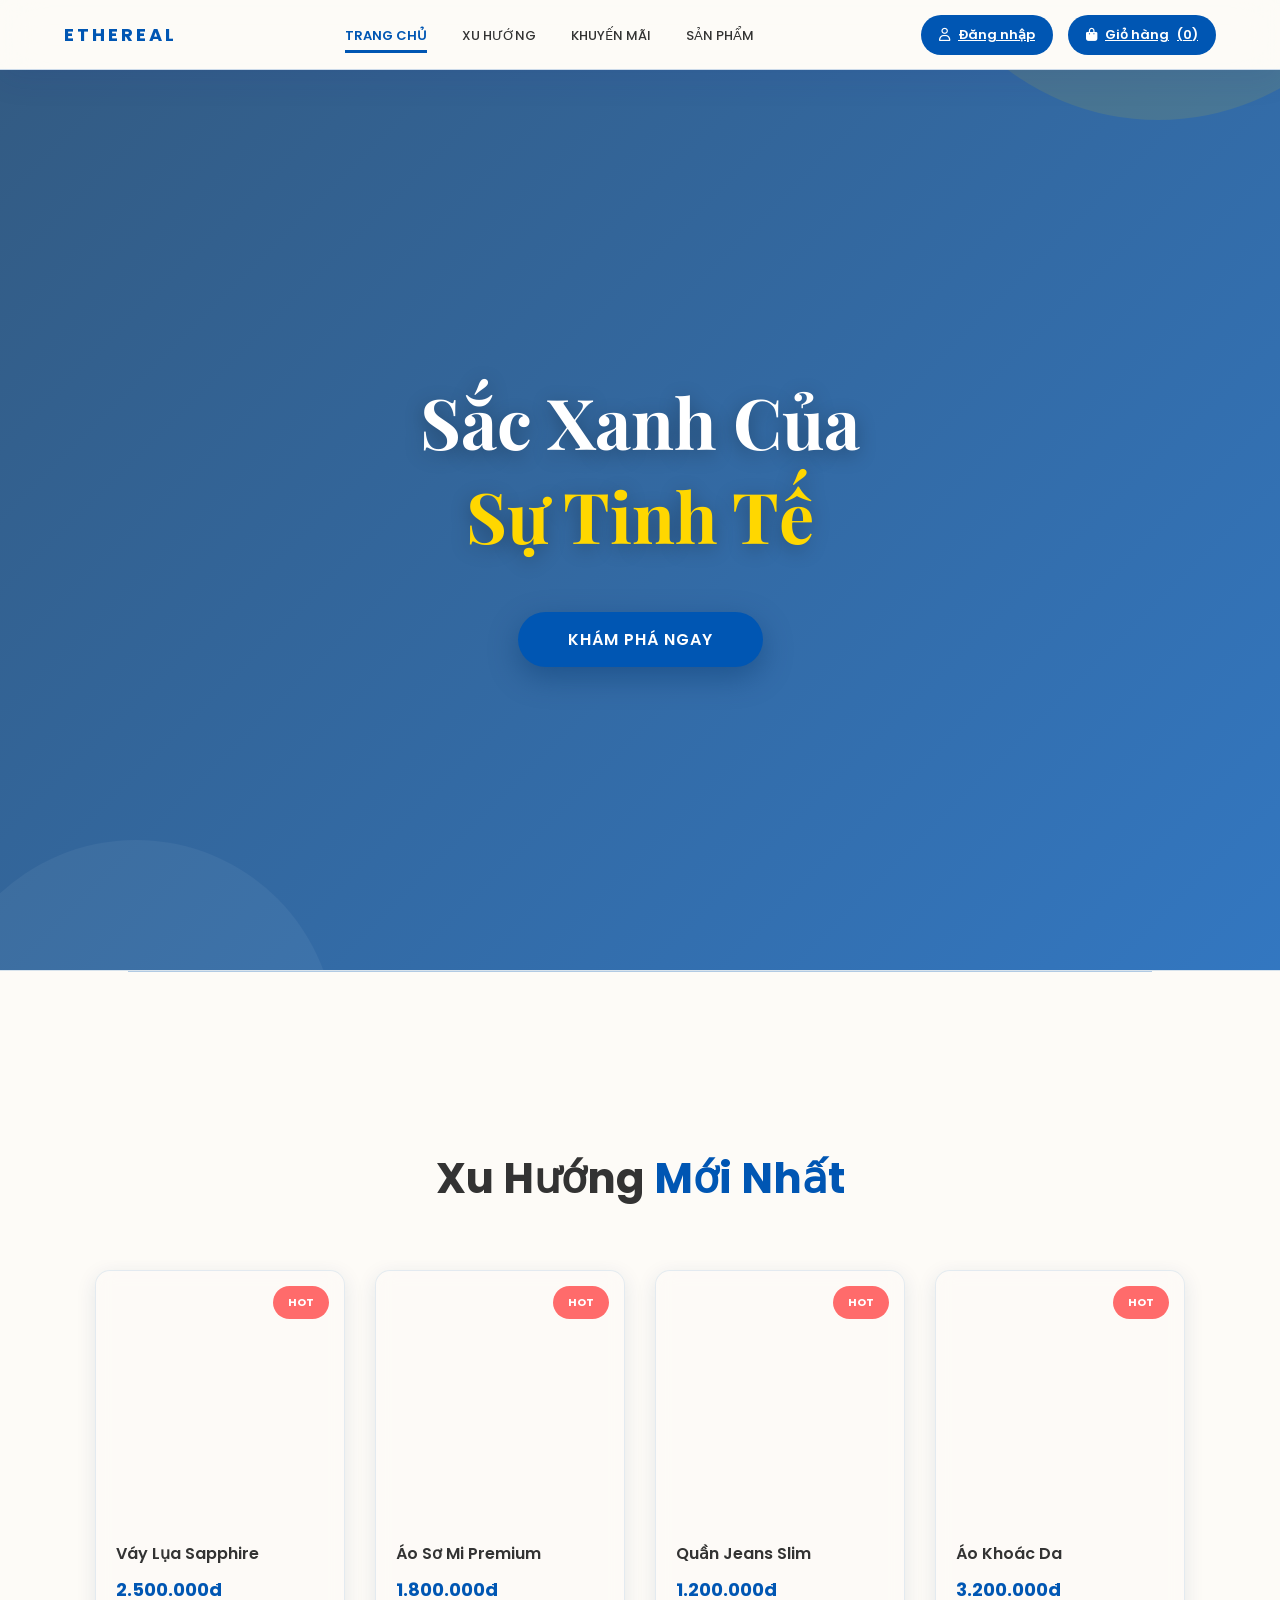
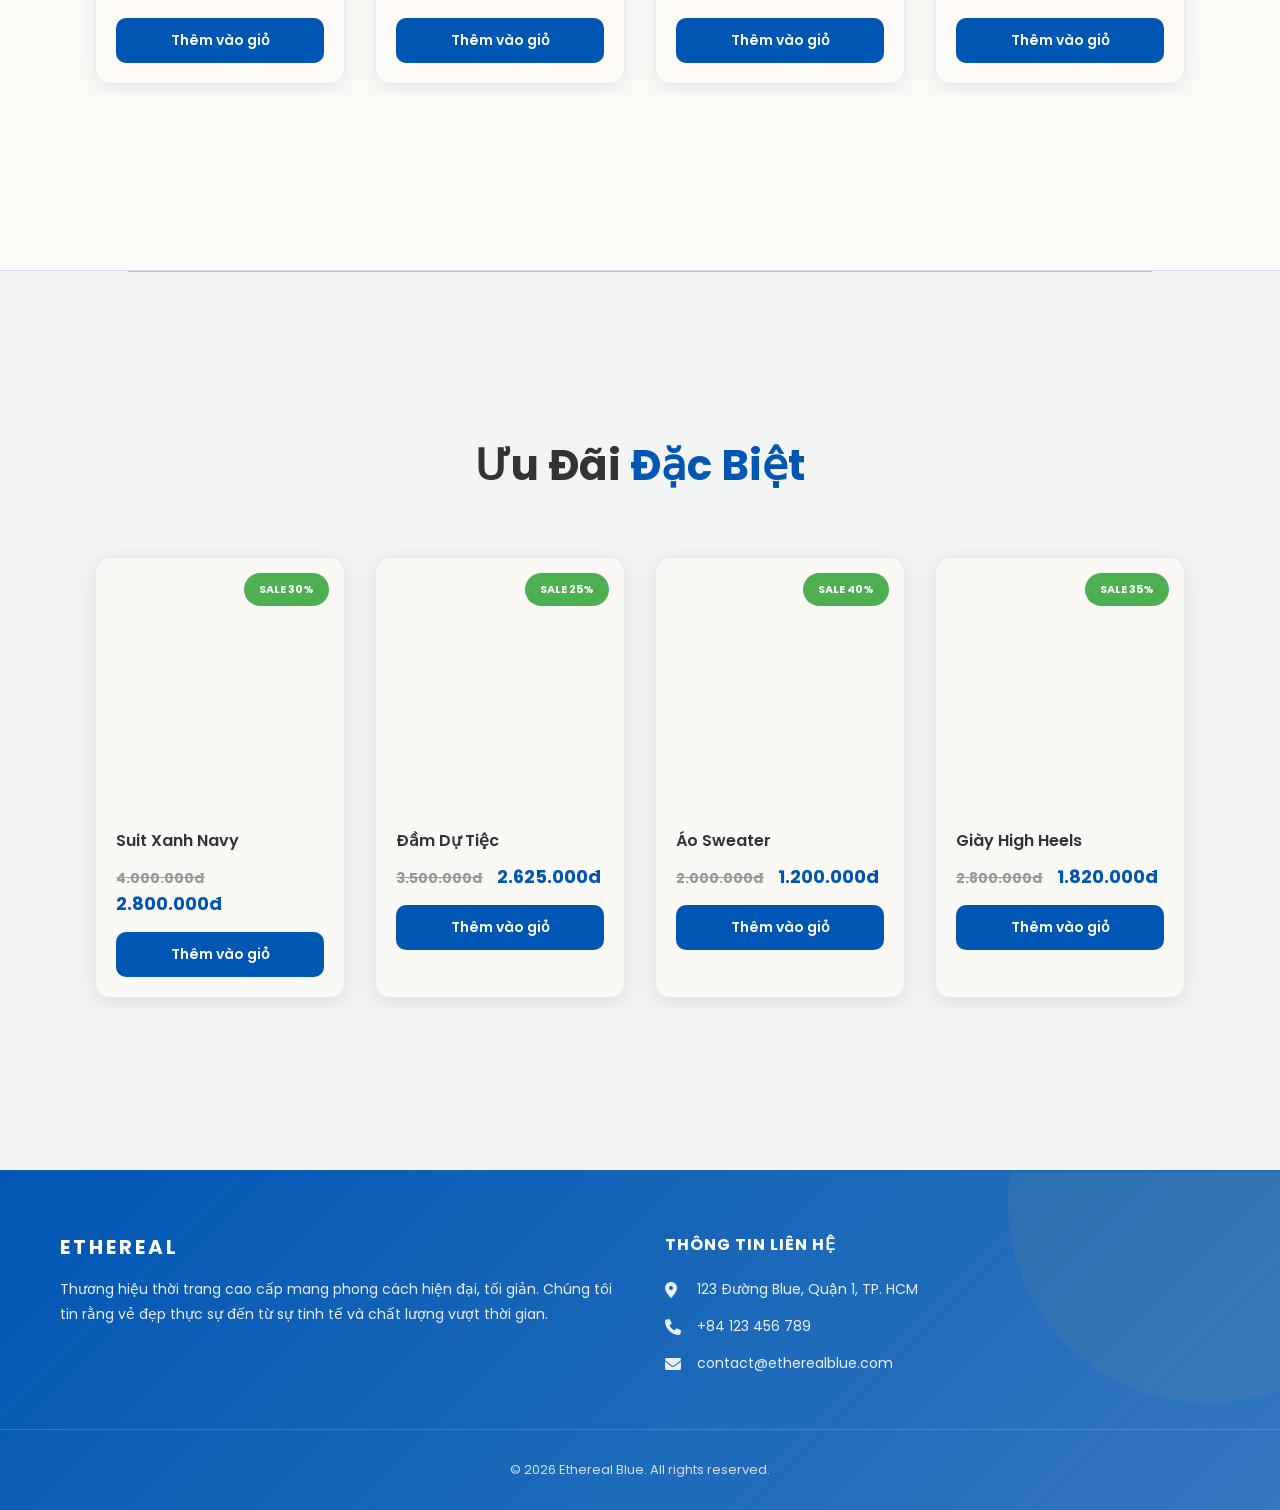
==== commit 9f6d4e86: "fix: asset paths and navigation links" ====
--- a/index.html
+++ b/index.html
@@ -5,7 +5,7 @@
     <meta charset="UTF-8">
     <meta name="viewport" content="width=device-width, initial-scale=1.0">
     <title>Ethereal Blue | Luxury Style</title>
-    <link rel="stylesheet" href="assets/style.css">
+    <link rel="stylesheet" href="/assets/style.css">
     <link
         href="https://fonts.googleapis.com/css2?family=Playfair+Display:wght@700&family=Poppins:wght@300;400;600&display=swap"
         rel="stylesheet">
@@ -30,8 +30,8 @@
             </div>
         </nav>
         <div class="nav-actions">
-            <button class="btn-login"><i class="far fa-user"></i> Đăng nhập</button>
-            <a href="page/cart/cart.html" class="btn-cart"><i class="fas fa-shopping-bag"></i> Giỏ hàng <span id="cart-count-mobile">(0)</span></a>
+            <a href="pages/auth/login.html" class="btn-login"><i class="far fa-user"></i> Đăng nhập</a>
+            <a href="pages/cart/cart.html" class="btn-cart"><i class="fas fa-shopping-bag"></i> Giỏ hàng <span id="cart-count-mobile">(0)</span></a>
         </div>
         <button class="menu-mobile" id="mobile-toggle"><i class="fas fa-bars"></i></button>
     </header>
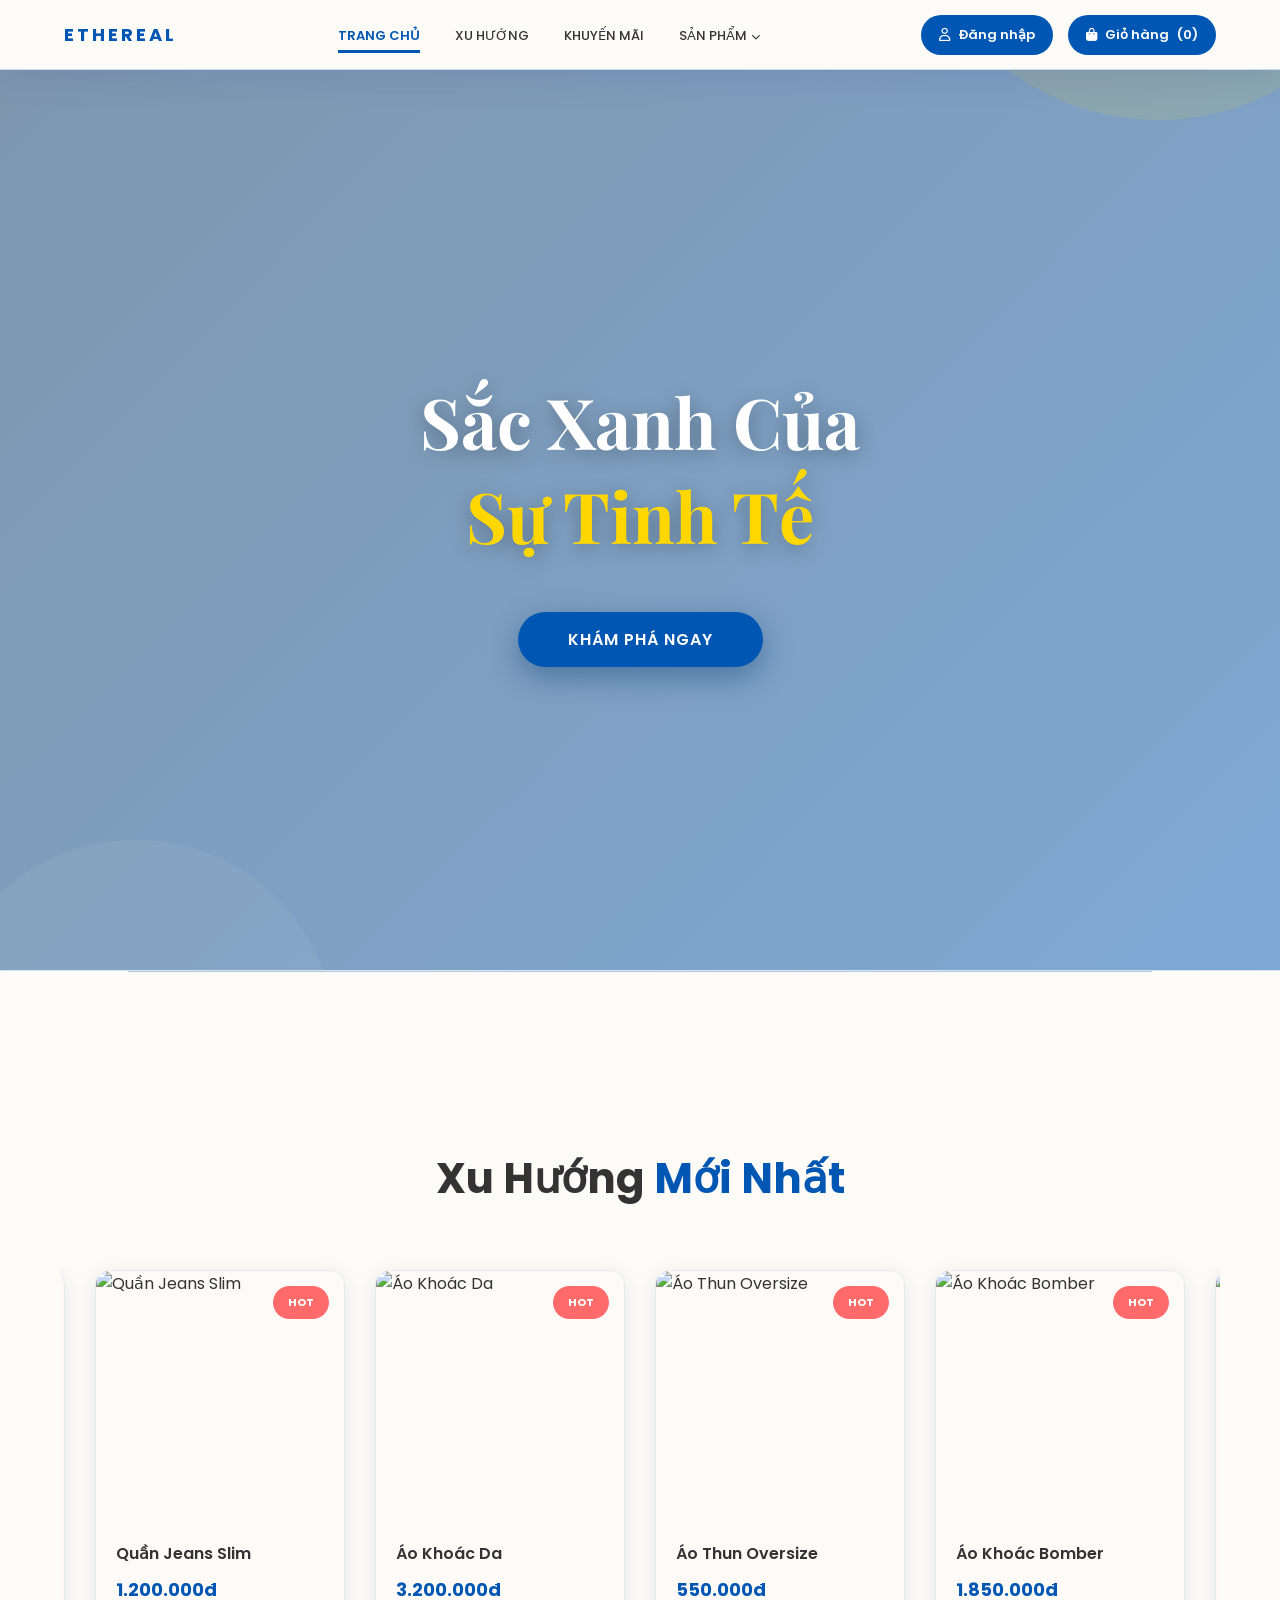
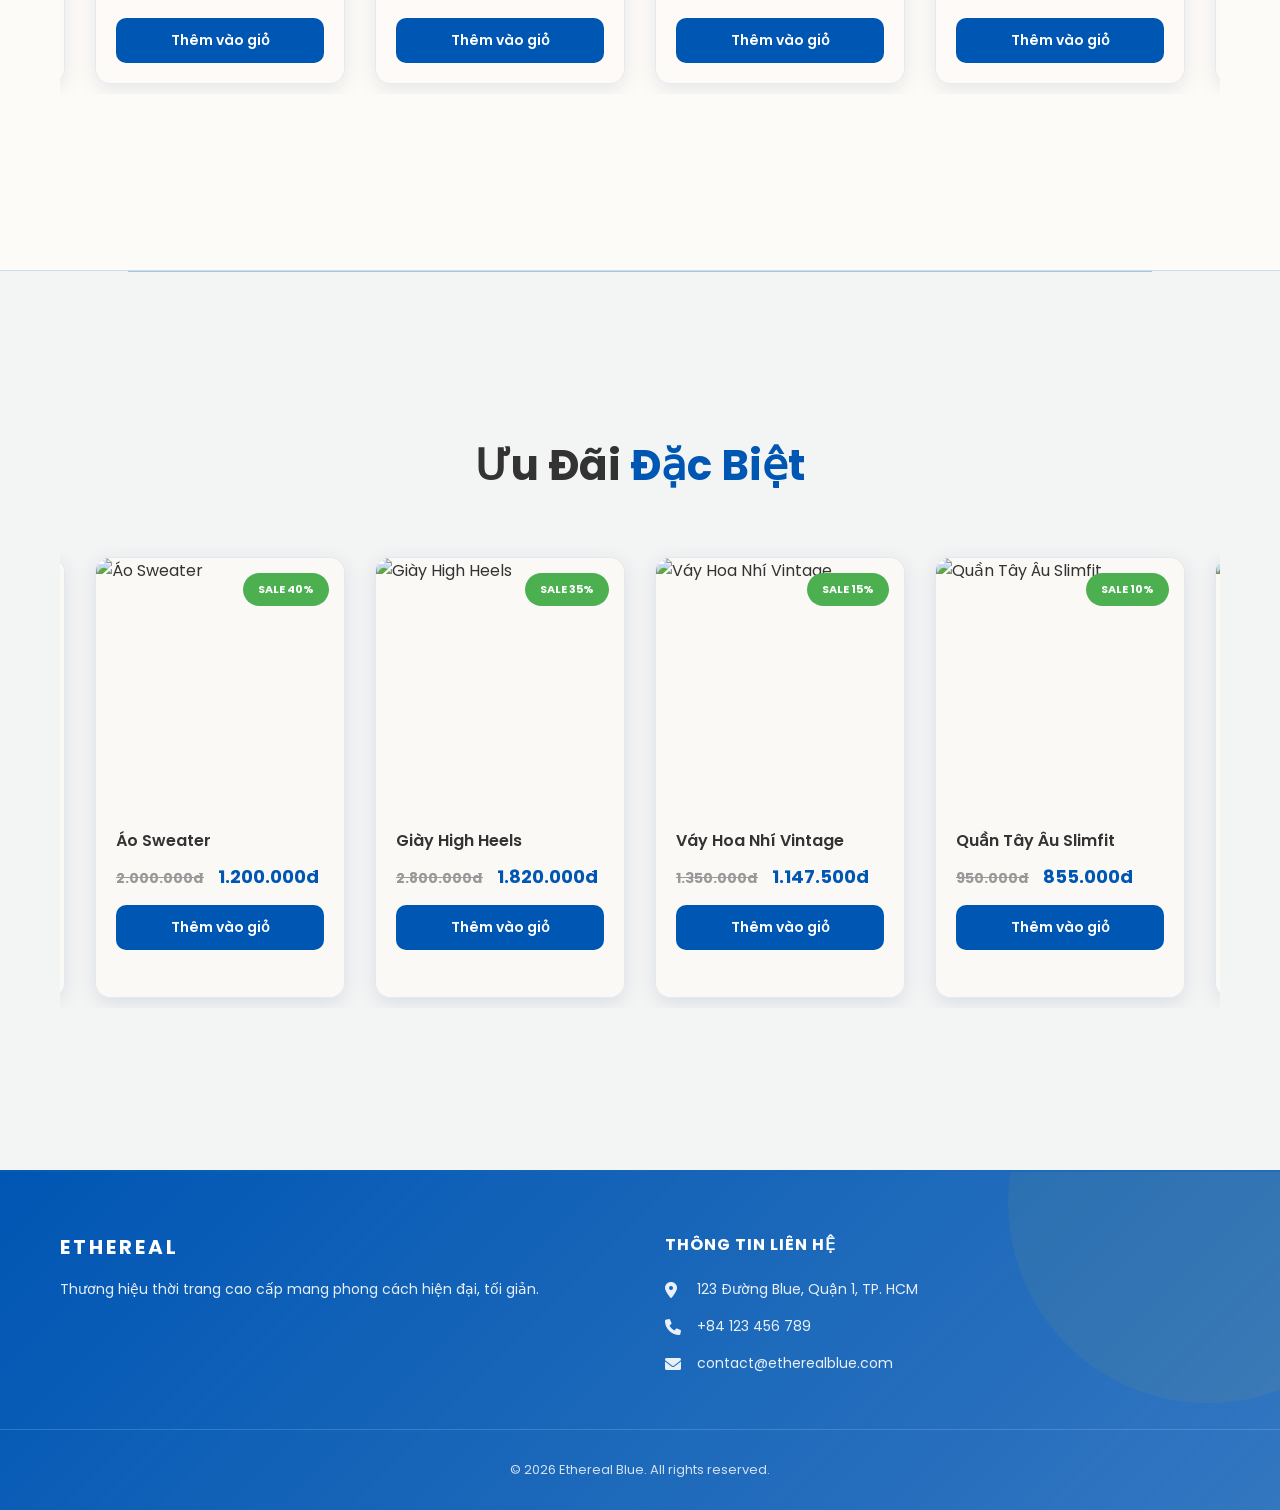
==== commit aaa983d9: "feat: Inject header/footer and session-based cart" ====
--- a/index.html
+++ b/index.html
@@ -5,7 +5,7 @@
     <meta charset="UTF-8">
     <meta name="viewport" content="width=device-width, initial-scale=1.0">
     <title>Ethereal Blue | Luxury Style</title>
-    <link rel="stylesheet" href="/assets/style.css">
+    <link rel="stylesheet" href="assets/style.css">
     <link
         href="https://fonts.googleapis.com/css2?family=Playfair+Display:wght@700&family=Poppins:wght@300;400;600&display=swap"
         rel="stylesheet">
@@ -15,7 +15,7 @@
 <body>
 
     <header>
-        <a href="#" class="logo">ETHEREAL</a>
+        <!-- <a href="#" class="logo">ETHEREAL</a>
         <nav id="nav-menu">
             <ul>
                 <li><a href="#" class="nav-item active">Trang chủ</a></li>
@@ -33,7 +33,7 @@
             <a href="pages/auth/login.html" class="btn-login"><i class="far fa-user"></i> Đăng nhập</a>
             <a href="pages/cart/cart.html" class="btn-cart"><i class="fas fa-shopping-bag"></i> Giỏ hàng <span id="cart-count-mobile">(0)</span></a>
         </div>
-        <button class="menu-mobile" id="mobile-toggle"><i class="fas fa-bars"></i></button>
+        <button class="menu-mobile" id="mobile-toggle"><i class="fas fa-bars"></i></button> -->
     </header>
 
     <section class="hero">
@@ -58,7 +58,7 @@
     </section>
 
     <footer>
-        <div class="container footer-grid">
+        <!-- <div class="container footer-grid">
             <div>
                 <h3 class="logo">ETHEREAL</h3>
                 <p>Thương hiệu thời trang cao cấp mang phong cách hiện đại, tối giản. Chúng tôi tin rằng vẻ đẹp thực sự
@@ -73,10 +73,11 @@
         </div>
         <div class="footer-bottom">
             &copy; 2026 Ethereal Blue. All rights reserved.
-        </div>
+        </div> -->
     </footer>
 
-    <script src="assets/main.js"></script>
+    <script src="/assets/components.js"></script>
+    <script src="/assets/main.js"></script>
 </body>
 
 </html>
--- a/assets/style.css
+++ b/assets/style.css
@@ -148,6 +148,7 @@
     align-items: center;
     gap: 8px;
     white-space: nowrap;
+    text-decoration: none;
 }
 
 .btn-login:hover,
@@ -157,11 +158,12 @@
     box-shadow: 0 8px 20px rgba(0, 51, 102, 0.3);
 }
 
+
 /* ===== HERO ===== */
 .hero {
     height: 100vh;
-    background: linear-gradient(135deg, rgba(0, 51, 102, 0.8) 0%, rgba(0, 86, 179, 0.8) 100%),
-        url('https://images.unsplash.com/photo-1558618666-fcd25c85cd64?auto=format&fit=crop&w=1200&q=80') center/cover;
+    background: linear-gradient(135deg, rgba(0, 51, 102, 0.5) 0%, rgba(0, 86, 179, 0.5) 100%),
+        url('/assets/images/hero-bg.jpg') center/cover no-repeat;
     display: flex;
     align-items: center;
     justify-content: center;
@@ -236,7 +238,6 @@
 
 .hero-content span {
     color: #FFD700;
-    animation: pulse 2s ease-in-out infinite;
 }
 
 @keyframes pulse {
@@ -487,10 +488,22 @@
 .img-placeholder {
     width: 100%;
     height: 250px;
-    background-size: cover;
-    background-position: center;
     position: relative;
     overflow: hidden;
+}
+
+/* Ảnh tự crop theo khung — không cần chỉnh kích thước ảnh gốc */
+.img-placeholder img {
+    width: 100%;
+    height: 100%;
+    object-fit: cover;
+    object-position: center top;
+    display: block;
+    transition: transform 0.4s ease;
+}
+
+.card:hover .img-placeholder img {
+    transform: scale(1.05);
 }
 
 .img-placeholder::after {
@@ -500,6 +513,7 @@
     background: rgba(0, 51, 102, 0.3);
     transition: 0.3s;
     opacity: 0;
+    pointer-events: none;
 }
 
 .card:hover .img-placeholder::after {
@@ -643,6 +657,182 @@
     z-index: 10;
 }
 
+/* ===== USER DROPDOWN MENU ===== */
+.user-menu-wrapper {
+    position: relative;
+}
+
+.user-chevron {
+    font-size: 10px !important;
+    transition: transform 0.3s ease;
+}
+
+.user-menu-wrapper.open .user-chevron {
+    transform: rotate(180deg);
+}
+
+.user-dropdown {
+    display: none;
+    position: absolute;
+    top: calc(100% + 10px);
+    right: 0;
+    min-width: 180px;
+    background: white;
+    border-radius: 12px;
+    box-shadow: 0 10px 35px rgba(0, 51, 102, 0.15);
+    border: 1px solid rgba(0, 86, 179, 0.1);
+    overflow: hidden;
+    z-index: 2000;
+    animation: dropdownIn 0.2s ease-out;
+}
+
+@keyframes dropdownIn {
+    from {
+        opacity: 0;
+        transform: translateY(-8px);
+    }
+
+    to {
+        opacity: 1;
+        transform: translateY(0);
+    }
+}
+
+.user-menu-wrapper.open .user-dropdown {
+    display: block;
+}
+
+.user-dropdown-item {
+    display: flex;
+    align-items: center;
+    gap: 10px;
+    width: 100%;
+    padding: 12px 18px;
+    font-family: 'Poppins', sans-serif;
+    font-size: 13px;
+    font-weight: 500;
+    color: var(--text-dark);
+    text-decoration: none;
+    background: none;
+    border: none;
+    cursor: pointer;
+    transition: background 0.2s, color 0.2s;
+    text-align: left;
+}
+
+.user-dropdown-item i {
+    font-size: 14px;
+    color: var(--primary-blue);
+    width: 16px;
+}
+
+.user-dropdown-item:hover {
+    background: rgba(0, 86, 179, 0.06);
+    color: var(--primary-blue);
+}
+
+.user-dropdown-logout {
+    color: #c0392b !important;
+}
+
+.user-dropdown-logout i {
+    color: #c0392b !important;
+}
+
+.user-dropdown-logout:hover {
+    background: rgba(192, 57, 43, 0.06) !important;
+}
+
+.user-dropdown-divider {
+    height: 1px;
+    background: rgba(0, 0, 0, 0.06);
+    margin: 2px 0;
+}
+
+/* ===== CUSTOM LOGOUT MODAL ===== */
+.custom-modal {
+    position: fixed;
+    inset: 0;
+    background: rgba(0, 0, 0, 0.4);
+    backdrop-filter: blur(4px);
+    display: flex;
+    align-items: center;
+    justify-content: center;
+    z-index: 3000;
+    opacity: 0;
+    visibility: hidden;
+    transition: all 0.3s ease;
+}
+
+.custom-modal.show {
+    opacity: 1;
+    visibility: visible;
+}
+
+.modal-content {
+    background: var(--white-cream);
+    padding: 30px;
+    border-radius: 20px;
+    width: 90%;
+    max-width: 400px;
+    text-align: center;
+    box-shadow: 0 20px 60px rgba(0, 51, 102, 0.2);
+    transform: translateY(20px);
+    transition: transform 0.3s ease;
+    border: 1px solid rgba(0, 86, 179, 0.1);
+}
+
+.custom-modal.show .modal-content {
+    transform: translateY(0);
+}
+
+.modal-content h3 {
+    color: var(--primary-blue);
+    margin-bottom: 15px;
+    font-size: 20px;
+}
+
+.modal-content p {
+    font-size: 14px;
+    color: #666;
+    margin-bottom: 25px;
+}
+
+.modal-actions {
+    display: flex;
+    gap: 12px;
+}
+
+.btn-modal {
+    flex: 1;
+    padding: 12px;
+    border: none;
+    border-radius: 12px;
+    font-weight: 600;
+    cursor: pointer;
+    font-family: 'Poppins', sans-serif;
+    transition: 0.3s;
+}
+
+.btn-confirm {
+    background: #c0392b;
+    color: white;
+}
+
+.btn-confirm:hover {
+    background: #a93226;
+    transform: translateY(-2px);
+}
+
+.btn-cancel {
+    background: #e0e0e0;
+    color: var(--text-dark);
+}
+
+.btn-cancel:hover {
+    background: #d0d0d0;
+}
+
 /* ===== MOBILE ===== */
 @media (max-width: 1130px) {
     header {
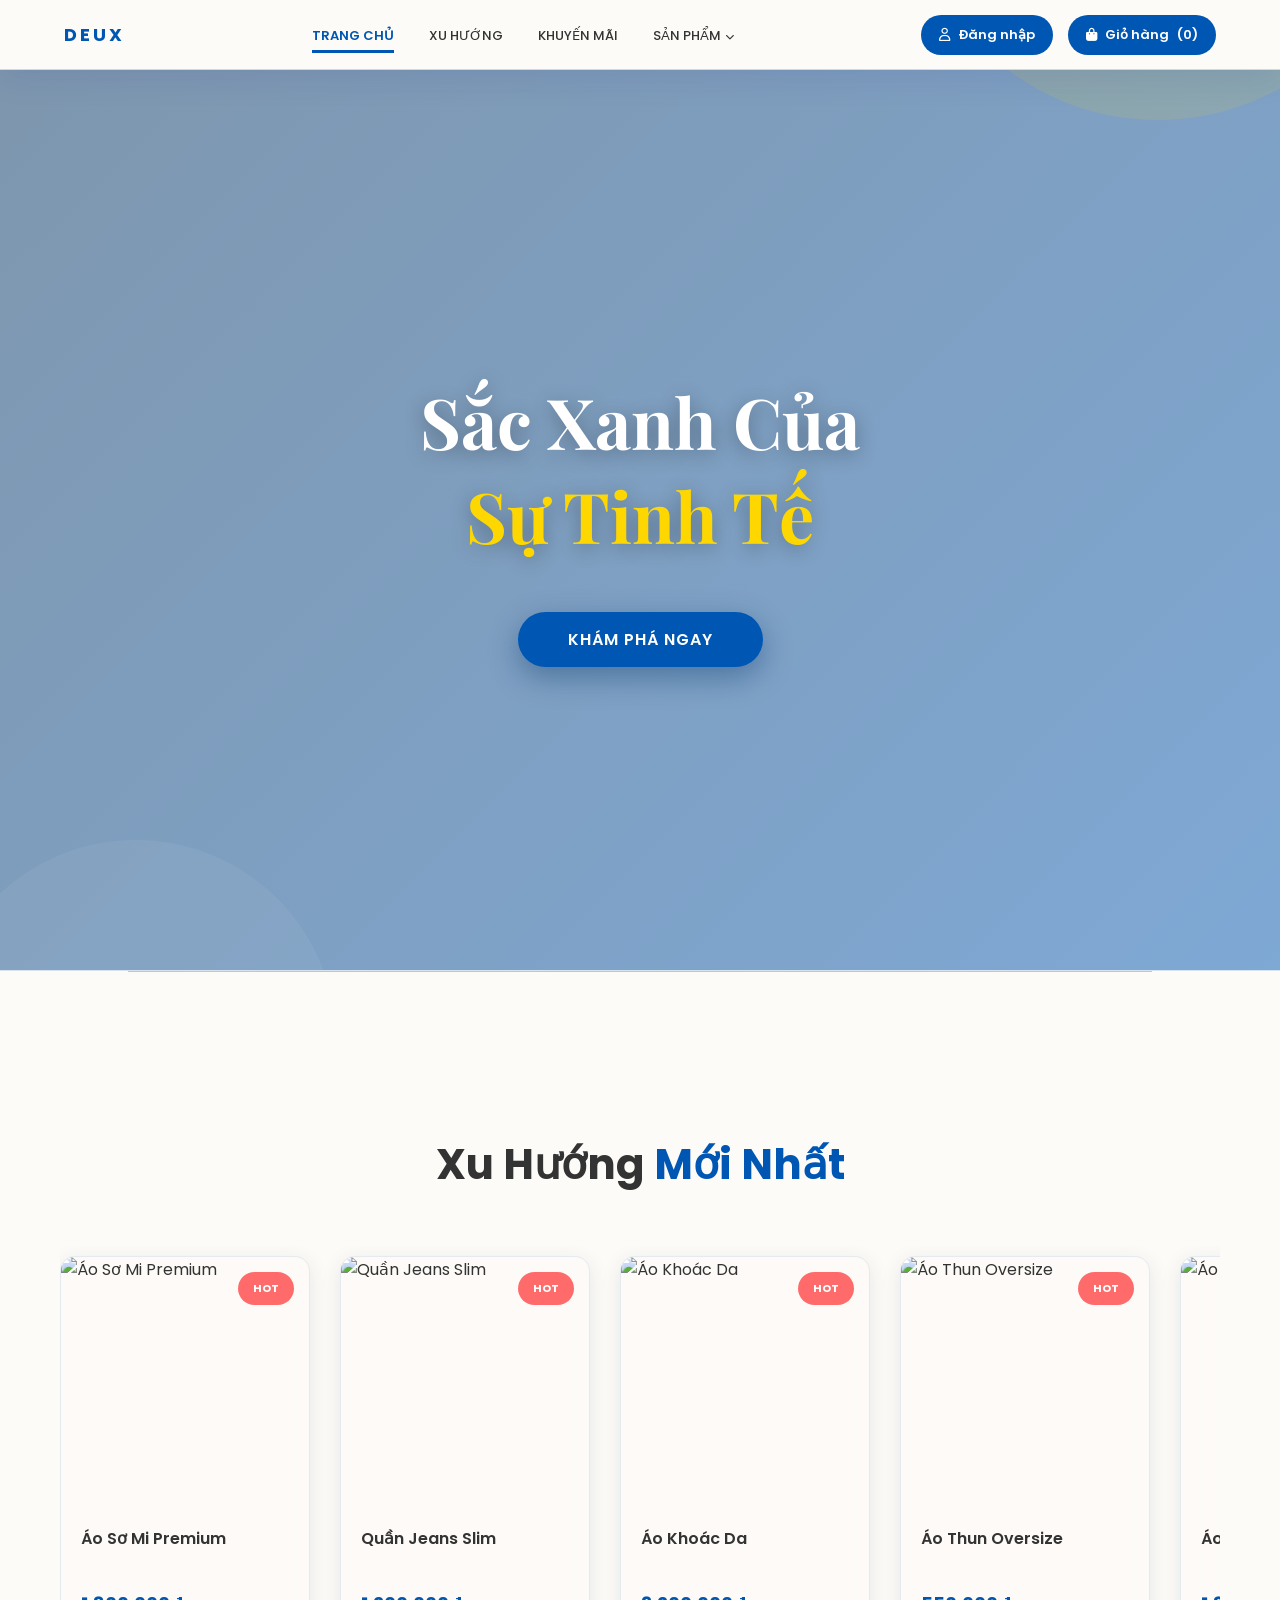
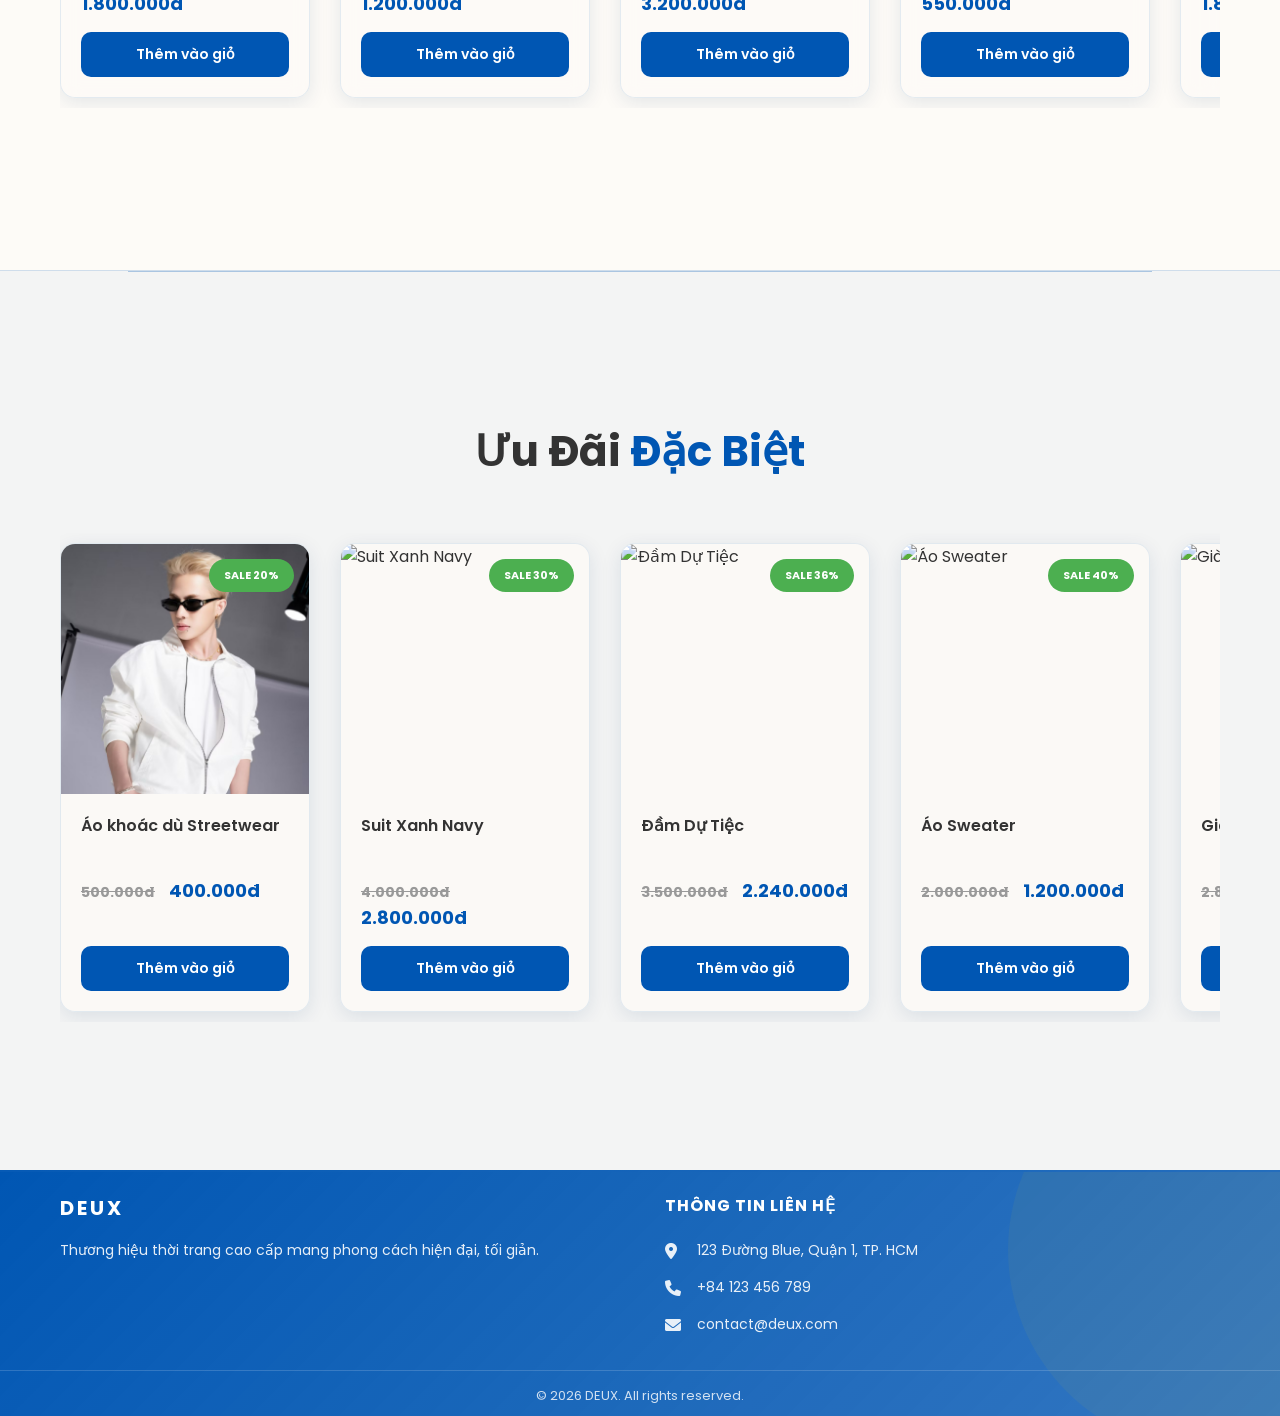
==== commit 9f166e13: "refactor: Consolidate auth pages into single auth.html" ====
--- a/index.html
+++ b/index.html
@@ -4,7 +4,8 @@
 <head>
     <meta charset="UTF-8">
     <meta name="viewport" content="width=device-width, initial-scale=1.0">
-    <title>Ethereal Blue | Luxury Style</title>
+    <title>DEUX | Luxury Style</title>
+    <link rel="icon" href="/assets/images/favicon.png" type="image/png">
     <link rel="stylesheet" href="assets/style.css">
     <link
         href="https://fonts.googleapis.com/css2?family=Playfair+Display:wght@700&family=Poppins:wght@300;400;600&display=swap"
@@ -14,27 +15,7 @@
 
 <body>
 
-    <header>
-        <!-- <a href="#" class="logo">ETHEREAL</a>
-        <nav id="nav-menu">
-            <ul>
-                <li><a href="#" class="nav-item active">Trang chủ</a></li>
-                <li><a href="#hot-section" class="nav-item">Xu hướng</a></li>
-                <li><a href="#sale-section" class="nav-item">Khuyến mãi</a></li>
-                <li><a href="#">Sản phẩm</a></li>
-            </ul>
-            <div class="nav-mobile-actions" style="display:none;">
-                <button class="btn-login"><i class="far fa-user"></i> Đăng nhập</button>
-                <button class="btn-cart"><i class="fas fa-shopping-bag"></i> Giỏ hàng <span
-                        id="cart-count-mobile">(0)</span></button>
-            </div>
-        </nav>
-        <div class="nav-actions">
-            <a href="pages/auth/login.html" class="btn-login"><i class="far fa-user"></i> Đăng nhập</a>
-            <a href="pages/cart/cart.html" class="btn-cart"><i class="fas fa-shopping-bag"></i> Giỏ hàng <span id="cart-count-mobile">(0)</span></a>
-        </div>
-        <button class="menu-mobile" id="mobile-toggle"><i class="fas fa-bars"></i></button> -->
-    </header>
+    <header></header>
 
     <section class="hero">
         <div class="hero-content">
@@ -57,24 +38,7 @@
         </div>
     </section>
 
-    <footer>
-        <!-- <div class="container footer-grid">
-            <div>
-                <h3 class="logo">ETHEREAL</h3>
-                <p>Thương hiệu thời trang cao cấp mang phong cách hiện đại, tối giản. Chúng tôi tin rằng vẻ đẹp thực sự
-                    đến từ sự tinh tế và chất lượng vượt thời gian.</p>
-            </div>
-            <div class="footer-contact">
-                <h4>Thông tin liên hệ</h4>
-                <p><i class="fas fa-map-marker-alt"></i> 123 Đường Blue, Quận 1, TP. HCM</p>
-                <p><i class="fas fa-phone"></i> +84 123 456 789</p>
-                <p><i class="fas fa-envelope"></i> contact@etherealblue.com</p>
-            </div>
-        </div>
-        <div class="footer-bottom">
-            &copy; 2026 Ethereal Blue. All rights reserved.
-        </div> -->
-    </footer>
+    <footer></footer>
 
     <script src="/assets/components.js"></script>
     <script src="/assets/main.js"></script>
--- a/assets/style.css
+++ b/assets/style.css
@@ -388,10 +388,10 @@
 /* ===== GRID / CARDS ===== */
 .grid {
     display: flex;
-    justify-content: center;
+    justify-content: flex-start;
+    align-items: stretch; /* Cố định chiều cao các card bằng nhau */
     gap: 30px;
     overflow-x: auto;
-    scroll-behavior: smooth;
     padding: 10px 0;
     cursor: grab;
 }
@@ -429,6 +429,9 @@
     box-shadow: 0 5px 20px rgba(0, 51, 102, 0.1);
     animation: slideIn 0.6s ease-out;
     position: relative;
+    /* Flexbox cho card để nội dung giãn nở */
+    display: flex;
+    flex-direction: column;
 }
 
 @keyframes slideIn {
@@ -522,14 +525,26 @@
 
 .card-content {
     padding: 20px;
+    /* Flexbox cho content để đẩy nút xuống đáy */
+    flex: 1;
+    display: flex;
+    flex-direction: column;
 }
 
 .card-title {
     font-size: 16px;
     font-weight: 600;
-    margin-bottom: 10px;
+    margin-bottom: 15px;
     color: var(--text-dark);
     transition: 0.3s;
+    /* Truncate long names to 2 lines and keep height consistent */
+    display: -webkit-box;
+    -webkit-line-clamp: 2;
+    line-clamp: 2;
+    -webkit-box-orient: vertical;
+    overflow: hidden;
+    height: 48px;
+    line-height: 1.5;
 }
 
 .card:hover .card-title {
@@ -567,6 +582,7 @@
     font-family: 'Poppins', sans-serif;
     cursor: pointer;
     transition: background 0.4s ease, transform 0.3s ease, box-shadow 0.3s ease;
+    margin-top: auto; /* Đẩy nút xuống đáy card */
 }
 
 .btn-add:hover {
@@ -579,7 +595,7 @@
 footer {
     background: linear-gradient(135deg, var(--primary-blue), rgba(0, 86, 179, 0.8));
     color: white;
-    padding: 60px 0 30px;
+    padding: 21px 0 10px;
     border-top: 2px solid rgba(0, 86, 179, 0.3);
     position: relative;
     overflow: hidden;
@@ -601,7 +617,7 @@
     display: grid;
     grid-template-columns: 1fr 1fr;
     gap: 50px;
-    margin-bottom: 40px;
+    margin-bottom: 20px;
     position: relative;
     z-index: 10;
 }
@@ -649,7 +665,7 @@
 
 .footer-bottom {
     text-align: center;
-    padding-top: 30px;
+    padding-top: 15px;
     border-top: 1px solid rgba(255, 255, 255, 0.2);
     font-size: 13px;
     opacity: 0.8;
@@ -884,6 +900,24 @@
         justify-content: center;
     }
 
+    /* Xóa gạch chân hover cho btn-login / btn-cart trong mobile nav */
+    .nav-mobile-actions .btn-login::after,
+    .nav-mobile-actions .btn-cart::after {
+        display: none !important;
+    }
+
+    /* Dropdown trên mobile: căn trái theo nút, không căn giữa trang */
+    .nav-has-dropdown .nav-dropdown {
+        left: 0;
+        transform: none;
+        animation: navDropInMobile 0.18s ease-out;
+    }
+
+    @keyframes navDropInMobile {
+        from { opacity: 0; transform: translateY(-6px); }
+        to   { opacity: 1; transform: translateY(0); }
+    }
+
     .nav-actions {
         display: none;
     }
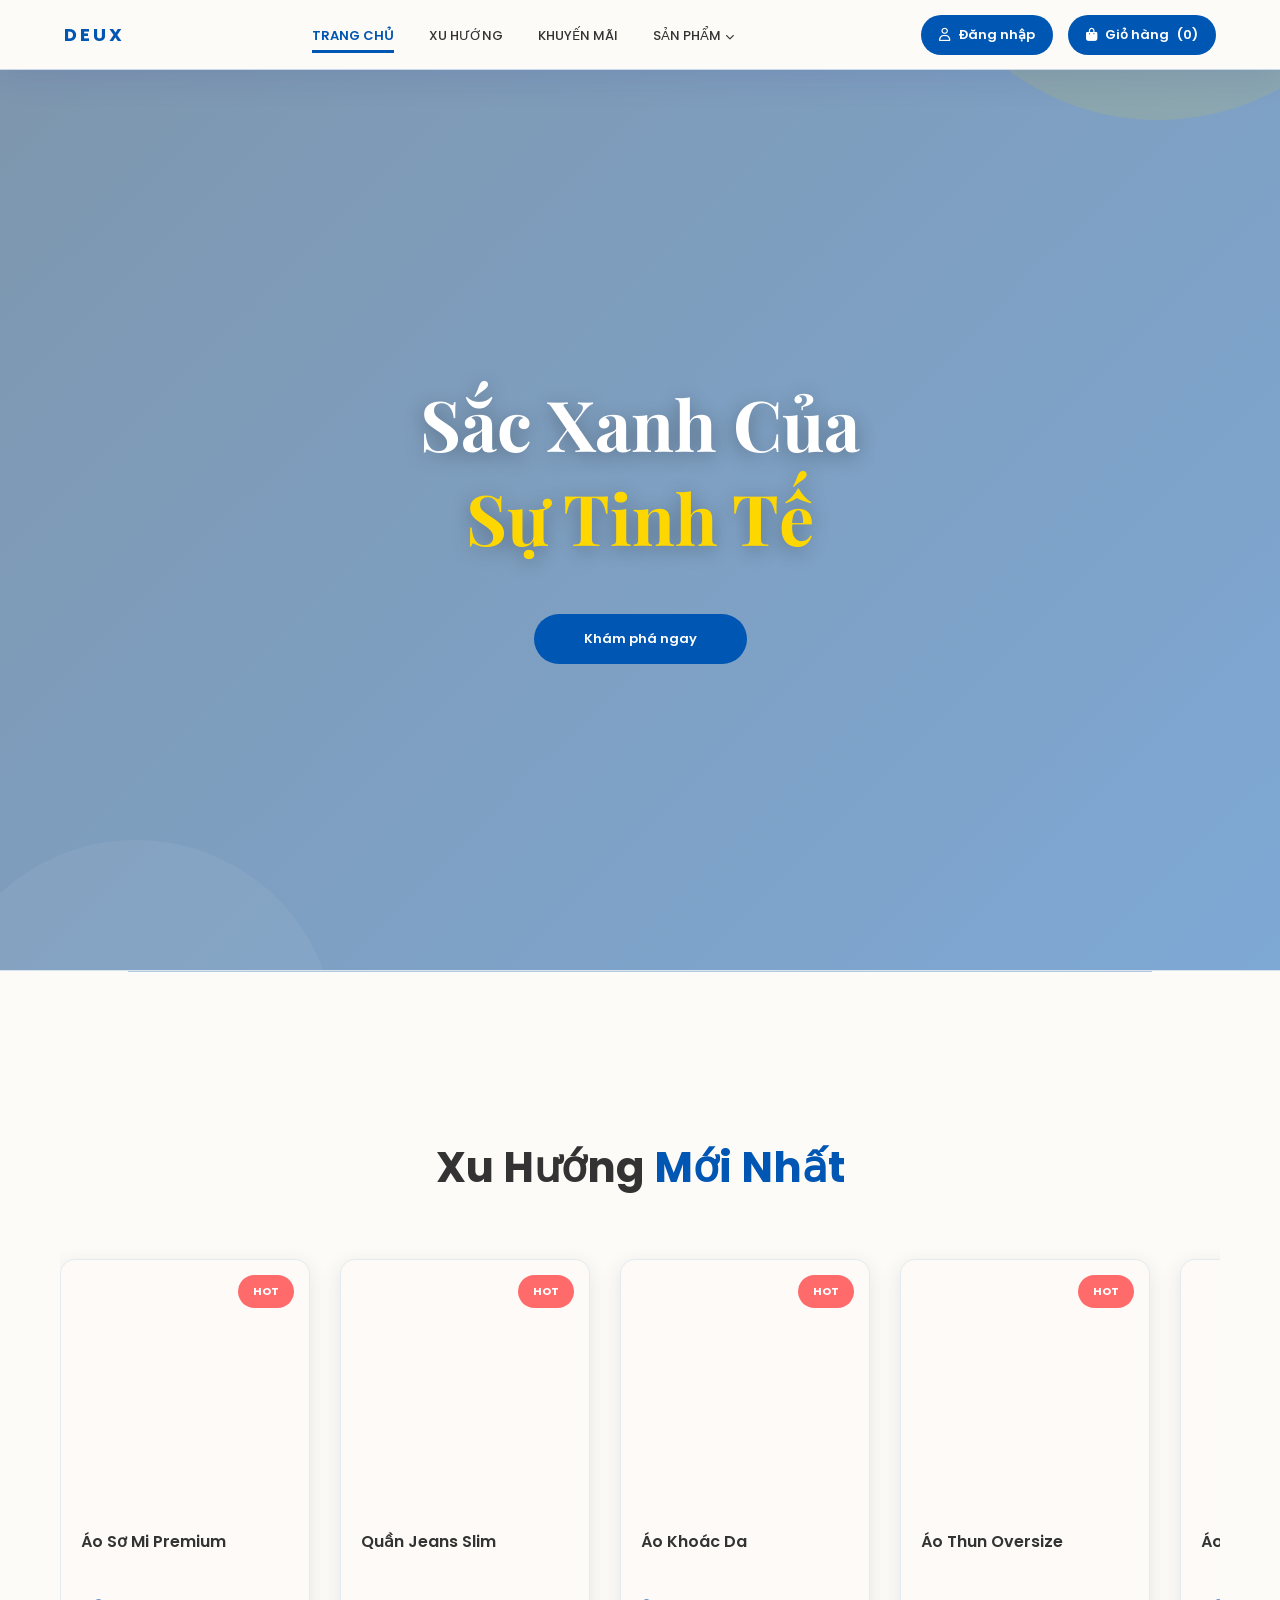
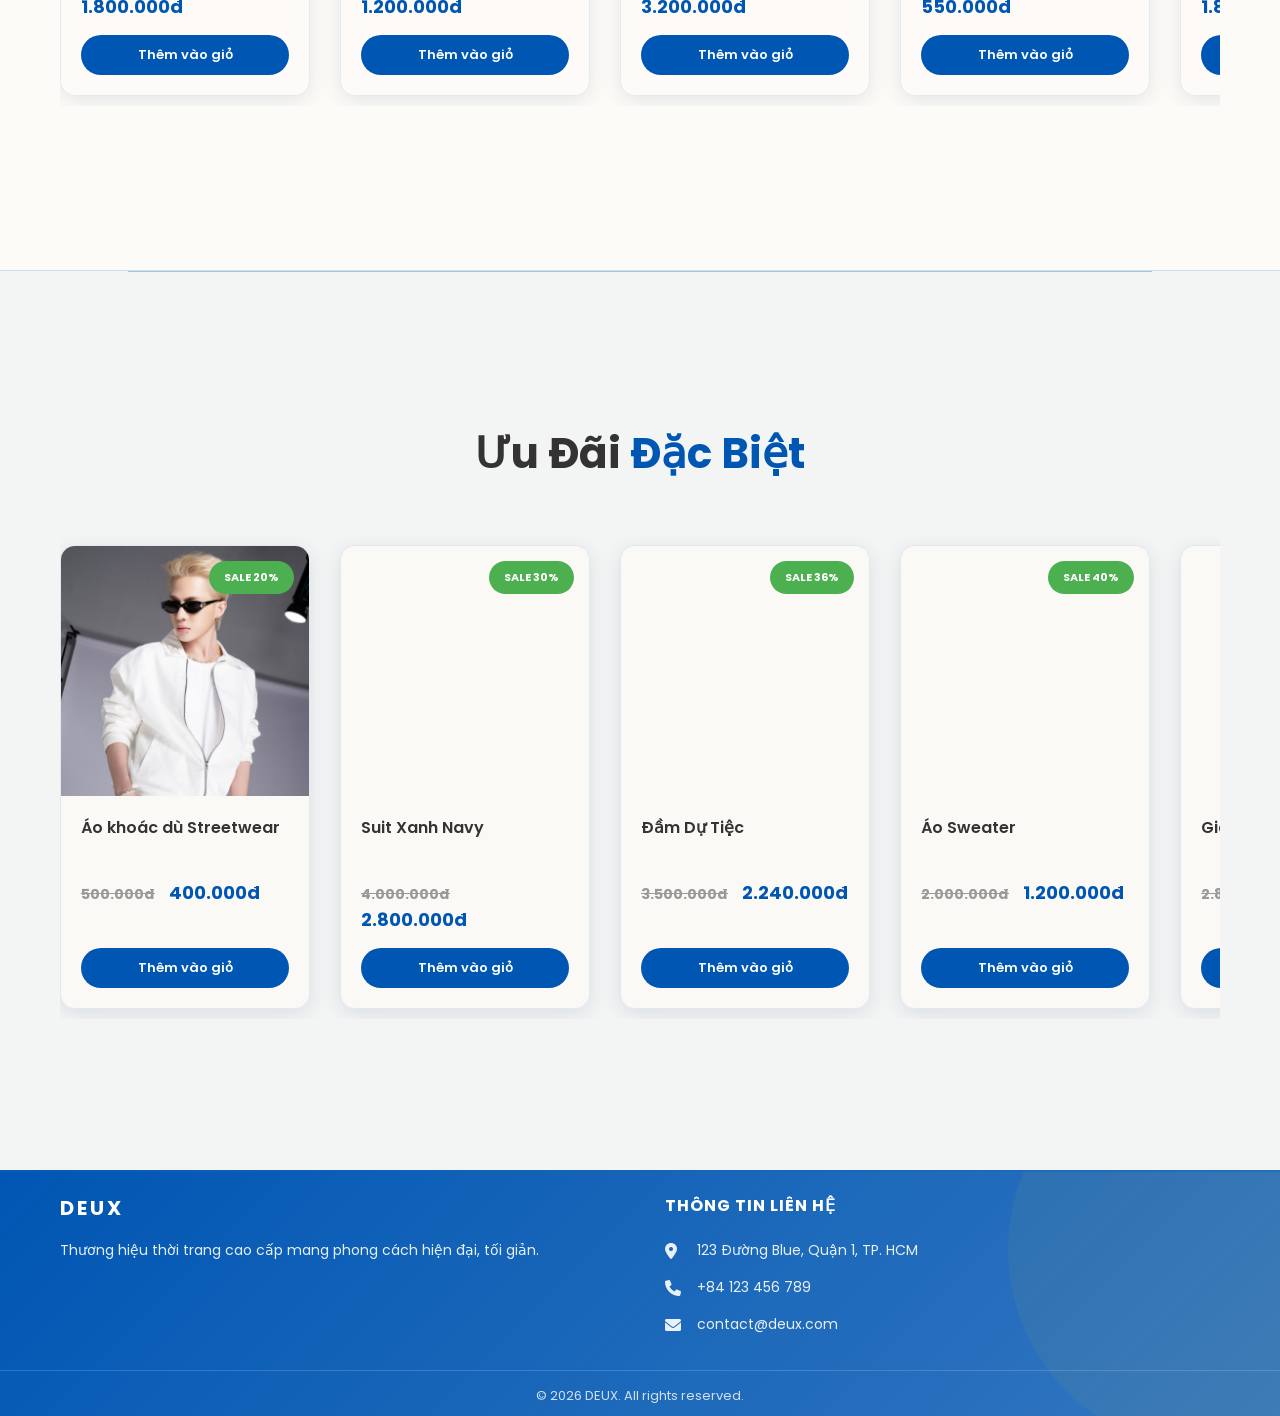
==== commit 856d9da0: "refactor: UI classes and unify button/input styles" ====
--- a/index.html
+++ b/index.html
@@ -20,7 +20,7 @@
     <section class="hero">
         <div class="hero-content">
             <h1>Sắc Xanh Của <br><span>Sự Tinh Tế</span></h1>
-            <button class="btn-shop">Khám phá ngay</button>
+            <button class="btn btn-primary btn-round btn-shop">Khám phá ngay</button>
         </div>
     </section>
 
--- a/assets/style.css
+++ b/assets/style.css
@@ -132,30 +132,77 @@
     margin-left: auto;
 }
 
-.btn-login,
-.btn-cart {
-    background: var(--primary-blue);
-    color: white;
-    border: none;
+/* ===== BASE COMPONENTS ===== */
+.page-wrapper {
+    padding-top: 70px;
+    min-height: 100vh;
+}
+
+/* Buttons */
+.btn {
+    display: inline-flex;
+    align-items: center;
+    justify-content: center;
+    gap: 8px;
     padding: 10px 18px;
     border-radius: 25px;
+    border: none;
     cursor: pointer;
     font-size: 13px;
     font-weight: 600;
     font-family: 'Poppins', sans-serif;
-    transition: background 0.4s ease, transform 0.3s ease, box-shadow 0.3s ease;
-    display: flex;
-    align-items: center;
-    gap: 8px;
+    transition: all 0.4s ease;
+    text-decoration: none;
     white-space: nowrap;
-    text-decoration: none;
-}
-
-.btn-login:hover,
-.btn-cart:hover {
+}
+
+.btn-primary {
+    background: var(--primary-blue);
+    color: white;
+}
+
+.btn-primary:hover {
     background: var(--accent-blue);
     transform: translateY(-2px);
     box-shadow: 0 8px 20px rgba(0, 51, 102, 0.3);
+}
+
+.btn-outline {
+    background: transparent;
+    border: 1.5px solid var(--primary-blue);
+    color: var(--primary-blue);
+}
+
+.btn-outline:hover {
+    background: rgba(0, 86, 179, 0.05);
+}
+
+.btn-round { border-radius: 50px; }
+.btn-full { width: 100%; }
+
+/* Inputs */
+.input-field {
+    width: 100%;
+    padding: 12px 16px;
+    border: 1.5px solid rgba(0, 86, 179, 0.18);
+    border-radius: 10px;
+    font-family: inherit;
+    font-size: 14px;
+    background: var(--white-cream);
+    color: var(--text-dark);
+    outline: none;
+    transition: all 0.3s;
+}
+
+.input-field:focus {
+    border-color: var(--primary-blue);
+    box-shadow: 0 0 0 3px rgba(0, 86, 179, 0.1);
+}
+
+.btn-login,
+.btn-cart {
+    /* These will now use the .btn classes in HTML, 
+       but keeping them here for backward compatibility or specific nav overrides if needed */
 }
 
 
@@ -255,24 +302,6 @@
 .btn-shop {
     margin-top: 30px;
     padding: 15px 50px;
-    background: var(--primary-blue);
-    color: white;
-    border: none;
-    border-radius: 50px;
-    font-size: 16px;
-    font-weight: 600;
-    font-family: 'Poppins', sans-serif;
-    cursor: pointer;
-    transition: background 0.4s ease, transform 0.4s ease, box-shadow 0.4s ease;
-    box-shadow: 0 10px 30px rgba(0, 51, 102, 0.4);
-    text-transform: uppercase;
-    letter-spacing: 1px;
-}
-
-.btn-shop:hover {
-    background: var(--accent-blue);
-    transform: translateY(-4px);
-    box-shadow: 0 15px 40px rgba(0, 51, 102, 0.5);
 }
 
 /* ===== COLLECTION SECTIONS ===== */
@@ -287,7 +316,6 @@
     background: var(--white-cream);
 }
 
-/* Đường kẻ trang trí trên */
 .collection::before {
     content: '';
     position: absolute;
@@ -298,7 +326,6 @@
     background: rgba(0, 86, 179, 0.3);
 }
 
-/* Hoa văn chấm nền */
 .collection::after {
     content: '';
     position: absolute;
@@ -307,7 +334,6 @@
     z-index: 0;
 }
 
-/* Vòng tròn trang trí phải */
 .collection .deco-circle-right {
     position: absolute;
     right: -80px;
@@ -328,7 +354,6 @@
     border: 1px solid rgba(255, 215, 0, 0.15);
 }
 
-/* Vòng tròn trang trí trái */
 .collection .deco-circle-left {
     position: absolute;
     left: -60px;
@@ -340,7 +365,6 @@
     pointer-events: none;
 }
 
-/* Container phải nằm trên z-index */
 .collection .container {
     position: relative;
     z-index: 1;
@@ -389,7 +413,7 @@
 .grid {
     display: flex;
     justify-content: flex-start;
-    align-items: stretch; /* Cố định chiều cao các card bằng nhau */
+    align-items: stretch;
     gap: 30px;
     overflow-x: auto;
     padding: 10px 0;
@@ -429,7 +453,6 @@
     box-shadow: 0 5px 20px rgba(0, 51, 102, 0.1);
     animation: slideIn 0.6s ease-out;
     position: relative;
-    /* Flexbox cho card để nội dung giãn nở */
     display: flex;
     flex-direction: column;
 }
@@ -478,12 +501,12 @@
     }
 }
 
-.badge.hot {
+.badge-hot {
     background: #FF6B6B;
     color: white;
 }
 
-.badge.sale {
+.badge-sale {
     background: #4CAF50;
     color: white;
 }
@@ -495,7 +518,6 @@
     overflow: hidden;
 }
 
-/* Ảnh tự crop theo khung — không cần chỉnh kích thước ảnh gốc */
 .img-placeholder img {
     width: 100%;
     height: 100%;
@@ -525,7 +547,6 @@
 
 .card-content {
     padding: 20px;
-    /* Flexbox cho content để đẩy nút xuống đáy */
     flex: 1;
     display: flex;
     flex-direction: column;
@@ -537,7 +558,6 @@
     margin-bottom: 15px;
     color: var(--text-dark);
     transition: 0.3s;
-    /* Truncate long names to 2 lines and keep height consistent */
     display: -webkit-box;
     -webkit-line-clamp: 2;
     line-clamp: 2;
@@ -571,24 +591,7 @@
 }
 
 .btn-add {
-    width: 100%;
-    padding: 12px;
-    background: var(--primary-blue);
-    color: white;
-    border: none;
-    border-radius: 10px;
-    font-size: 14px;
-    font-weight: 600;
-    font-family: 'Poppins', sans-serif;
-    cursor: pointer;
-    transition: background 0.4s ease, transform 0.3s ease, box-shadow 0.3s ease;
-    margin-top: auto; /* Đẩy nút xuống đáy card */
-}
-
-.btn-add:hover {
-    background: var(--accent-blue);
-    transform: translateY(-2px);
-    box-shadow: 0 8px 20px rgba(0, 51, 102, 0.3);
+    margin-top: auto;
 }
 
 /* ===== FOOTER ===== */
